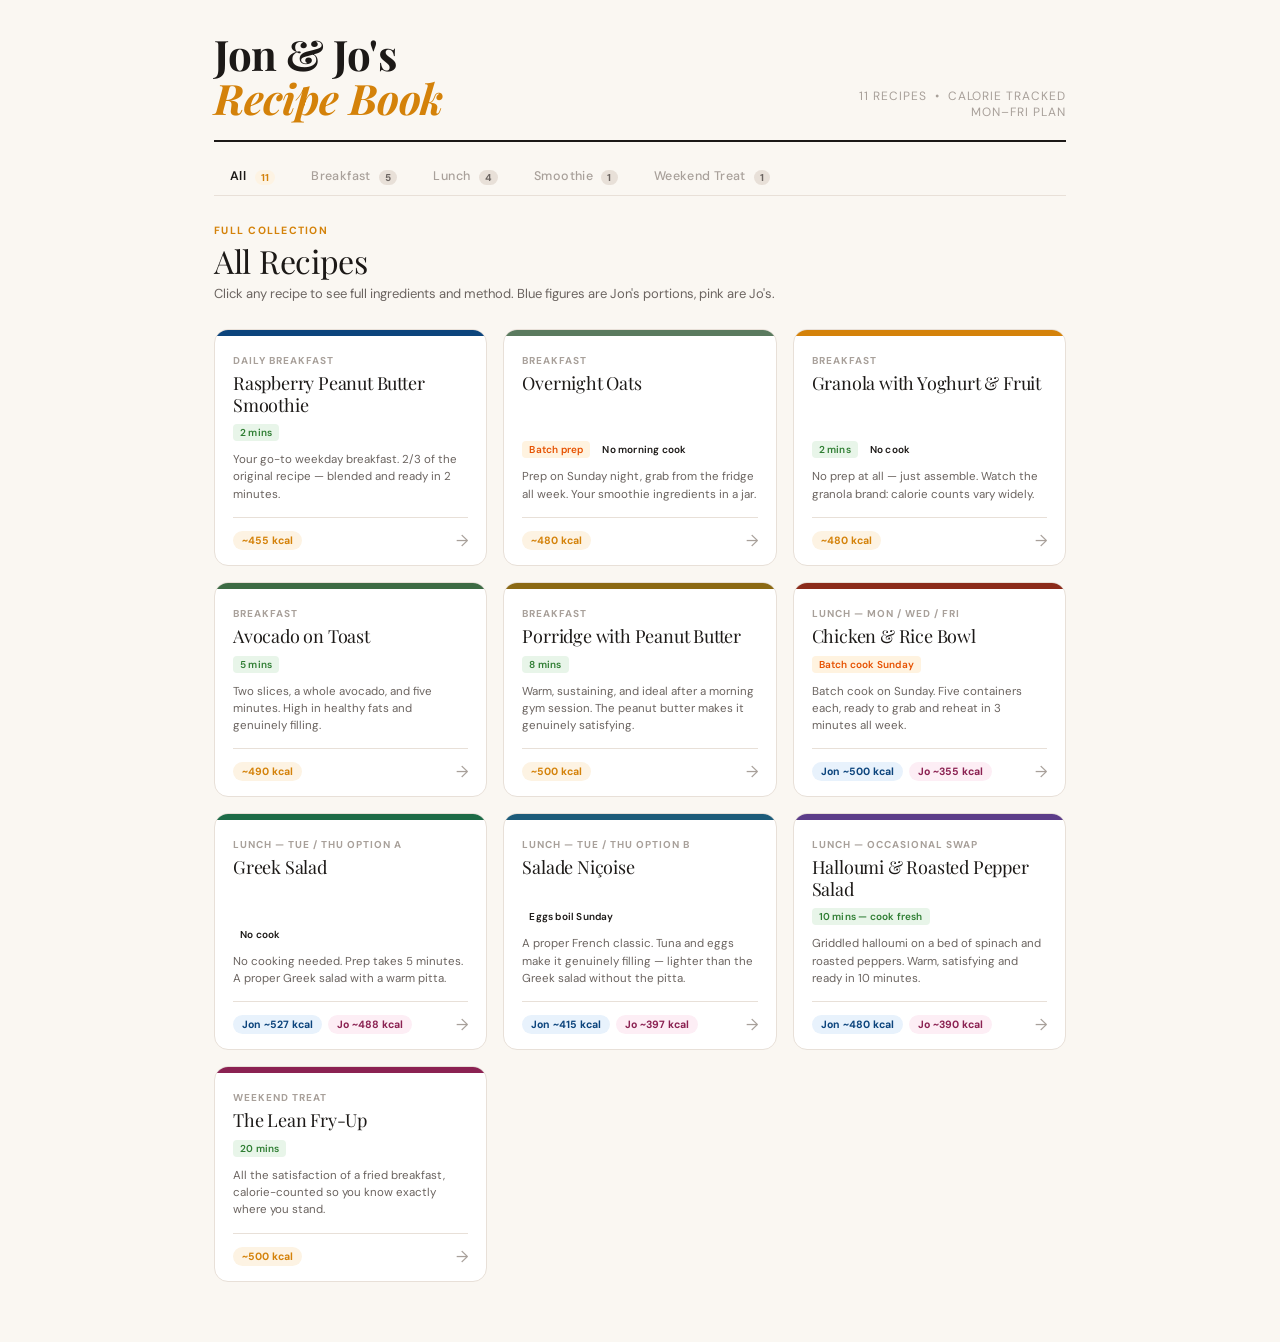
==== index.html @ dac17461 "Rename recipe_book.html to index.html" ====
<!DOCTYPE html>
<html lang="en">
<head>
<meta charset="UTF-8">
<meta name="viewport" content="width=device-width, initial-scale=1.0">
<title>Jon & Jo's Recipe Book</title>
<link href="https://fonts.googleapis.com/css2?family=Playfair+Display:ital,wght@0,400;0,600;1,400&family=DM+Sans:wght@300;400;500;600&display=swap" rel="stylesheet">
<style>
/* ── TOKENS ──────────────────────────────────────────────────── */
:root {
  --page:    #FAF7F2;
  --ink:     #1C1917;
  --mid:     #6B6460;
  --light:   #A8A09A;
  --rule:    #E8E0D8;
  --accent:  #D4820A;
  --accent-bg: #FDF3E3;
  --sage:    #5A7A5E;
  --sage-bg: #EBF3EC;
  --card-bg: #FFFFFF;
  --overlay: rgba(28,25,23,0.55);
  --drawer-w: 480px;
}

/* ── RESET ───────────────────────────────────────────────────── */
*, *::before, *::after { box-sizing: border-box; margin: 0; padding: 0; }
html { scroll-behavior: smooth; }
body {
  font-family: 'DM Sans', sans-serif;
  background: var(--page);
  color: var(--ink);
  min-height: 100vh;
}

/* ── MASTHEAD ─────────────────────────────────────────────────── */
.masthead {
  padding: 32px 24px 0;
  max-width: 900px;
  margin: 0 auto;
}
.masthead-inner {
  border-bottom: 2px solid var(--ink);
  padding-bottom: 20px;
  display: flex;
  justify-content: space-between;
  align-items: flex-end;
  flex-wrap: wrap;
  gap: 8px;
}
.masthead h1 {
  font-family: 'Playfair Display', serif;
  font-size: clamp(28px, 5vw, 42px);
  letter-spacing: -0.5px;
  line-height: 1.05;
}
.masthead h1 em {
  font-style: italic;
  color: var(--accent);
}
.masthead-sub {
  font-size: 12px;
  color: var(--light);
  letter-spacing: 0.08em;
  text-transform: uppercase;
  text-align: right;
}

/* ── TABS ─────────────────────────────────────────────────────── */
.tabs-wrap {
  max-width: 900px;
  margin: 0 auto;
  padding: 0 24px;
  position: sticky;
  top: 0;
  z-index: 10;
  background: var(--page);
  padding-top: 16px;
  padding-bottom: 0;
}
.tabs {
  display: flex;
  gap: 4px;
  border-bottom: 1.5px solid var(--rule);
  overflow-x: auto;
  scrollbar-width: none;
}
.tabs::-webkit-scrollbar { display: none; }
.tab-btn {
  font-family: 'DM Sans', sans-serif;
  font-size: 12.5px;
  font-weight: 500;
  color: var(--light);
  background: none;
  border: none;
  cursor: pointer;
  padding: 10px 16px;
  white-space: nowrap;
  border-bottom: 2.5px solid transparent;
  margin-bottom: -1.5px;
  transition: color 0.2s, border-color 0.2s;
  letter-spacing: 0.03em;
}
.tab-btn:hover { color: var(--ink); }
.tab-btn.active {
  color: var(--ink);
  border-bottom-color: var(--accent);
  font-weight: 600;
}
.tab-count {
  display: inline-flex;
  align-items: center;
  justify-content: center;
  background: var(--rule);
  color: var(--mid);
  font-size: 10px;
  font-weight: 700;
  border-radius: 10px;
  padding: 1px 6px;
  margin-left: 5px;
  vertical-align: middle;
  transition: background 0.2s, color 0.2s;
}
.tab-btn.active .tab-count {
  background: var(--accent-bg);
  color: var(--accent);
}

/* ── PAGES ─────────────────────────────────────────────────────── */
.page {
  display: none;
  max-width: 900px;
  margin: 0 auto;
  padding: 28px 24px 60px;
}
.page.active { display: block; }

.page-header {
  margin-bottom: 24px;
}
.page-eyebrow {
  font-size: 10.5px;
  font-weight: 700;
  letter-spacing: 0.12em;
  text-transform: uppercase;
  color: var(--accent);
  margin-bottom: 6px;
}
.page-title {
  font-family: 'Playfair Display', serif;
  font-size: clamp(22px, 4vw, 32px);
  line-height: 1.1;
  letter-spacing: -0.3px;
}
.page-desc {
  font-size: 13px;
  color: var(--mid);
  margin-top: 6px;
  line-height: 1.6;
}

/* ── RECIPE GRID ──────────────────────────────────────────────── */
.recipe-grid {
  display: grid;
  grid-template-columns: repeat(auto-fill, minmax(240px, 1fr));
  gap: 16px;
}

/* ── RECIPE CARD ──────────────────────────────────────────────── */
.recipe-card {
  background: var(--card-bg);
  border: 1px solid var(--rule);
  border-radius: 14px;
  overflow: hidden;
  cursor: pointer;
  transition: box-shadow 0.2s, transform 0.2s;
  display: flex;
  flex-direction: column;
}
.recipe-card:hover {
  box-shadow: 0 8px 32px rgba(28,25,23,0.10);
  transform: translateY(-2px);
}
.card-colour {
  height: 6px;
}
.card-body { padding: 18px 18px 14px; flex: 1; display: flex; flex-direction: column; }
.card-category {
  font-size: 10px;
  font-weight: 700;
  letter-spacing: 0.1em;
  text-transform: uppercase;
  color: var(--light);
  margin-bottom: 6px;
}
.card-title {
  font-family: 'Playfair Display', serif;
  font-size: 18px;
  line-height: 1.2;
  letter-spacing: -0.2px;
  margin-bottom: 8px;
  flex: 1;
}
.card-desc {
  font-size: 11.5px;
  color: var(--mid);
  line-height: 1.5;
  margin-bottom: 14px;
}
.card-footer {
  display: flex;
  justify-content: space-between;
  align-items: center;
  border-top: 1px solid var(--rule);
  padding-top: 12px;
  margin-top: auto;
}
.kcal-pills { display: flex; gap: 6px; }
.kcal-pill {
  font-size: 10.5px;
  font-weight: 700;
  padding: 3px 9px;
  border-radius: 20px;
}
.kcal-pill.jon { background: #E8F2FC; color: #0C447C; }
.kcal-pill.jo  { background: #FDEEF5; color: #8B2252; }
.kcal-pill.both { background: var(--accent-bg); color: var(--accent); }
.card-arrow {
  font-size: 16px;
  color: var(--light);
  transition: color 0.2s, transform 0.2s;
}
.recipe-card:hover .card-arrow { color: var(--accent); transform: translateX(3px); }

/* ── PREP BADGES ──────────────────────────────────────────────── */
.card-badges { display: flex; gap: 5px; margin-bottom: 10px; flex-wrap: wrap; }
.badge {
  font-size: 10px;
  font-weight: 600;
  padding: 2px 7px;
  border-radius: 4px;
  letter-spacing: 0.02em;
}
.badge-prep  { background: var(--sage-bg); color: var(--sage); }
.badge-batch { background: #FFF3E0; color: #E65100; }
.badge-quick { background: #E8F5E9; color: #2E7D32; }
.badge-nocook{ background: var(--rule); color: var(--mid); }

/* ── DRAWER ───────────────────────────────────────────────────── */
.overlay {
  display: none;
  position: fixed;
  inset: 0;
  background: var(--overlay);
  z-index: 100;
  opacity: 0;
  transition: opacity 0.3s;
}
.overlay.open { display: block; opacity: 1; }

.drawer {
  position: fixed;
  top: 0;
  right: 0;
  width: min(var(--drawer-w), 100vw);
  height: 100vh;
  background: var(--page);
  z-index: 101;
  transform: translateX(100%);
  transition: transform 0.35s cubic-bezier(0.32,0,0.15,1);
  overflow-y: auto;
  display: flex;
  flex-direction: column;
}
.drawer.open { transform: translateX(0); }

.drawer-header {
  position: sticky;
  top: 0;
  background: var(--page);
  padding: 20px 24px 16px;
  border-bottom: 1px solid var(--rule);
  display: flex;
  justify-content: space-between;
  align-items: flex-start;
  gap: 12px;
  z-index: 1;
}
.drawer-close {
  background: var(--rule);
  border: none;
  border-radius: 50%;
  width: 32px;
  height: 32px;
  font-size: 18px;
  cursor: pointer;
  display: flex;
  align-items: center;
  justify-content: center;
  color: var(--mid);
  flex-shrink: 0;
  transition: background 0.2s;
}
.drawer-close:hover { background: var(--ink); color: white; }
.drawer-eyebrow {
  font-size: 10px;
  font-weight: 700;
  letter-spacing: 0.1em;
  text-transform: uppercase;
  color: var(--accent);
  margin-bottom: 4px;
}
.drawer-title {
  font-family: 'Playfair Display', serif;
  font-size: 24px;
  line-height: 1.1;
  letter-spacing: -0.3px;
}

.drawer-body { padding: 24px; flex: 1; }

.drawer-desc {
  font-size: 13px;
  color: var(--mid);
  line-height: 1.6;
  margin-bottom: 20px;
  font-style: italic;
}

.drawer-kcal {
  display: flex;
  gap: 8px;
  margin-bottom: 24px;
  flex-wrap: wrap;
}
.drawer-kcal-block {
  flex: 1;
  min-width: 100px;
  padding: 10px 14px;
  border-radius: 10px;
  text-align: center;
}
.drawer-kcal-block .dkb-name { font-size: 10px; font-weight: 700; letter-spacing: 0.06em; text-transform: uppercase; display: block; margin-bottom: 3px; }
.drawer-kcal-block .dkb-val  { font-size: 20px; font-weight: 600; display: block; }
.dkb-jon { background: #E8F2FC; }
.dkb-jon .dkb-name { color: #0C447C; }
.dkb-jon .dkb-val  { color: #0C447C; }
.dkb-jo  { background: #FDEEF5; }
.dkb-jo  .dkb-name { color: #8B2252; }
.dkb-jo  .dkb-val  { color: #8B2252; }
.dkb-both { background: var(--accent-bg); }
.dkb-both .dkb-name { color: var(--accent); }
.dkb-both .dkb-val  { color: var(--accent); }

.drawer-section-title {
  font-size: 10.5px;
  font-weight: 700;
  letter-spacing: 0.1em;
  text-transform: uppercase;
  color: var(--light);
  margin-bottom: 12px;
  padding-bottom: 6px;
  border-bottom: 1px solid var(--rule);
}

/* Ingredients table */
.ing-table { width: 100%; border-collapse: collapse; margin-bottom: 24px; }
.ing-table tr { border-bottom: 1px solid var(--rule); }
.ing-table tr:last-child { border-bottom: none; }
.ing-table td { padding: 6px 4px; font-size: 12px; vertical-align: top; }
.ing-table .td-name { color: var(--ink); font-weight: 500; width: 44%; }
.ing-table .td-note { color: var(--light); font-size: 11px; width: 22%; }
.ing-table .td-jon  { color: #0C447C; font-weight: 600; text-align: right; width: 17%; }
.ing-table .td-jo   { color: #8B2252; font-weight: 600; text-align: right; width: 17%; }
.ing-table thead td {
  font-size: 10px;
  font-weight: 700;
  letter-spacing: 0.06em;
  text-transform: uppercase;
  color: var(--light);
  padding-bottom: 8px;
}
.ing-same { font-size: 10px; color: var(--sage); font-weight: 600; }

/* Steps */
.steps { list-style: none; margin-bottom: 24px; }
.steps li {
  display: flex;
  gap: 12px;
  padding: 8px 0;
  border-bottom: 1px solid var(--rule);
  font-size: 12.5px;
  line-height: 1.5;
  color: var(--ink);
}
.steps li:last-child { border-bottom: none; }
.step-num {
  font-size: 10px;
  font-weight: 700;
  color: white;
  background: var(--ink);
  border-radius: 50%;
  min-width: 20px;
  height: 20px;
  display: flex;
  align-items: center;
  justify-content: center;
  flex-shrink: 0;
  margin-top: 2px;
}

/* Tip box */
.tip-box {
  background: var(--accent-bg);
  border-left: 3px solid var(--accent);
  border-radius: 0 8px 8px 0;
  padding: 10px 14px;
  font-size: 12px;
  color: var(--mid);
  line-height: 1.5;
  margin-bottom: 20px;
}
.tip-box strong { color: var(--ink); }

/* Dressing box */
.dressing-box {
  background: var(--sage-bg);
  border-radius: 8px;
  padding: 12px 14px;
  font-size: 12px;
  color: var(--mid);
  line-height: 1.6;
  margin-bottom: 20px;
}
.dressing-box strong { color: var(--sage); font-size: 10px; letter-spacing: 0.08em; text-transform: uppercase; display: block; margin-bottom: 4px; }

/* ── RESPONSIVE ───────────────────────────────────────────────── */
@media (max-width: 600px) {
  .masthead, .tabs-wrap, .page { padding-left: 16px; padding-right: 16px; }
  .recipe-grid { grid-template-columns: 1fr; }
  .drawer-body { padding: 16px; }
}
@media (prefers-reduced-motion: reduce) {
  .drawer, .overlay, .recipe-card { transition: none; }
}
@media print {
  .tabs-wrap, .drawer, .overlay { display: none; }
  .page { display: block !important; padding: 0; }
}
</style>
</head>
<body>

<!-- MASTHEAD -->
<div class="masthead">
  <div class="masthead-inner">
    <h1>Jon &amp; Jo's<br><em>Recipe Book</em></h1>
    <div class="masthead-sub">11 recipes &nbsp;•&nbsp; Calorie tracked<br>Mon–Fri plan</div>
  </div>
</div>

<!-- TABS -->
<div class="tabs-wrap">
  <div class="tabs" role="tablist">
    <button class="tab-btn active" onclick="showTab('all')"    role="tab">All <span class="tab-count">11</span></button>
    <button class="tab-btn"        onclick="showTab('breakfast')" role="tab">Breakfast <span class="tab-count">5</span></button>
    <button class="tab-btn"        onclick="showTab('lunch')"  role="tab">Lunch <span class="tab-count">4</span></button>
    <button class="tab-btn"        onclick="showTab('smoothie')" role="tab">Smoothie <span class="tab-count">1</span></button>
    <button class="tab-btn"        onclick="showTab('treat')"  role="tab">Weekend Treat <span class="tab-count">1</span></button>
  </div>
</div>

<!-- ── PAGE: ALL ─────────────────────────────────────────────── -->
<div class="page active" id="page-all">
  <div class="page-header">
    <div class="page-eyebrow">Full collection</div>
    <div class="page-title">All Recipes</div>
    <div class="page-desc">Click any recipe to see full ingredients and method. Blue figures are Jon's portions, pink are Jo's.</div>
  </div>
  <div class="recipe-grid" id="grid-all"></div>
</div>

<!-- ── PAGE: BREAKFAST ───────────────────────────────────────── -->
<div class="page" id="page-breakfast">
  <div class="page-header">
    <div class="page-eyebrow">Morning meals</div>
    <div class="page-title">Breakfasts</div>
    <div class="page-desc">All around 480–500 kcal. Simple, repeatable, and quick to prepare before work.</div>
  </div>
  <div class="recipe-grid" id="grid-breakfast"></div>
</div>

<!-- ── PAGE: LUNCH ───────────────────────────────────────────── -->
<div class="page" id="page-lunch">
  <div class="page-header">
    <div class="page-eyebrow">Midday meals</div>
    <div class="page-title">Lunches</div>
    <div class="page-desc">Rotating across the week. Jon and Jo have different portion sizes — portions are shown separately on each recipe.</div>
  </div>
  <div class="recipe-grid" id="grid-lunch"></div>
</div>

<!-- ── PAGE: SMOOTHIE ────────────────────────────────────────── -->
<div class="page" id="page-smoothie">
  <div class="page-header">
    <div class="page-eyebrow">Daily drink</div>
    <div class="page-title">Smoothie</div>
    <div class="page-desc">Your everyday breakfast. 2/3 of the original recipe — same for both Jon and Jo.</div>
  </div>
  <div class="recipe-grid" id="grid-smoothie"></div>
</div>

<!-- ── PAGE: TREAT ───────────────────────────────────────────── -->
<div class="page" id="page-treat">
  <div class="page-header">
    <div class="page-eyebrow">Weekend treat</div>
    <div class="page-title">Weekend Treat</div>
    <div class="page-desc">For when you want something more indulgent. Still calorie-tracked so you know where you stand.</div>
  </div>
  <div class="recipe-grid" id="grid-treat"></div>
</div>

<!-- ── DRAWER ────────────────────────────────────────────────── -->
<div class="overlay" id="overlay" onclick="closeDrawer()"></div>
<div class="drawer" id="drawer" role="dialog" aria-modal="true" aria-label="Recipe detail">
  <div class="drawer-header">
    <div>
      <div class="drawer-eyebrow" id="d-eyebrow"></div>
      <div class="drawer-title"   id="d-title"></div>
    </div>
    <button class="drawer-close" onclick="closeDrawer()" aria-label="Close">✕</button>
  </div>
  <div class="drawer-body" id="d-body"></div>
</div>

<script>
/* ── RECIPE DATA ─────────────────────────────────────────────── */
const recipes = [

  /* 1 */
  {
    id: 'smoothie',
    category: 'smoothie',
    colour: '#0C447C',
    title: 'Raspberry Peanut Butter Smoothie',
    subtitle: 'Daily breakfast',
    desc: 'Your go-to weekday breakfast. 2/3 of the original recipe — blended and ready in 2 minutes.',
    badges: ['badge-quick'],
    badgeLabels: ['2 mins'],
    kcal: { both: '~455 kcal' },
    ingredients: [
      { name: 'Almond milk, unsweetened', note: '',         jon: '140ml',  jo: null },
      { name: 'Raspberries, fresh/frozen', note: '',        jon: '70g',    jo: null },
      { name: 'Rolled oats',              note: '',         jon: '20g',    jo: null },
      { name: 'Greek yoghurt',            note: 'low-fat',  jon: '87g',    jo: null },
      { name: 'Vanilla protein powder',   note: '',         jon: '27g',    jo: null },
      { name: 'Peanut butter',            note: '',         jon: '20g',    jo: null },
      { name: 'Ice',                      note: 'optional', jon: 'handful',jo: null },
    ],
    steps: [
      'Add all ingredients to a blender.',
      'Blend on high for 30–45 seconds until completely smooth.',
      'Taste — add a little honey if you want more sweetness.',
      'Pour and drink immediately, or seal in a flask for up to 4 hours.',
    ],
    tip: '<strong>Running low on protein powder?</strong> Add an extra teaspoon of peanut butter per 5g of powder you\'re short to keep the calories roughly the same.',
  },

  /* 2 */
  {
    id: 'overnight-oats',
    category: 'breakfast',
    colour: '#5A7A5E',
    title: 'Overnight Oats',
    subtitle: 'Breakfast',
    desc: 'Prep on Sunday night, grab from the fridge all week. Your smoothie ingredients in a jar.',
    badges: ['badge-batch','badge-nocock'],
    badgeLabels: ['Batch prep', 'No morning cook'],
    kcal: { both: '~480 kcal' },
    ingredients: [
      { name: 'Rolled oats',           note: '',          jon: '60g',    jo: null },
      { name: 'Almond milk',           note: 'unsweetened',jon: '150ml', jo: null },
      { name: 'Greek yoghurt',         note: 'low-fat',   jon: '100g',   jo: null },
      { name: 'Peanut butter',         note: '',          jon: '1 tbsp', jo: null },
      { name: 'Mixed berries',         note: 'fresh/frozen',jon: 'handful',jo: null },
      { name: 'Honey',                 note: 'optional',  jon: 'drizzle',jo: null },
    ],
    steps: [
      'Combine oats, almond milk and yoghurt in a jar or container. Stir well.',
      'Swirl the peanut butter in — don\'t mix fully, you want a ripple effect.',
      'Seal and refrigerate overnight (or up to 3 days).',
      'In the morning, top with berries and a drizzle of honey. Eat cold.',
    ],
    tip: '<strong>Batch tip:</strong> Make 5 jars on Sunday evening. They keep well in the fridge until Friday.',
  },

  /* 3 */
  {
    id: 'granola',
    category: 'breakfast',
    colour: '#D4820A',
    title: 'Granola with Yoghurt & Fruit',
    subtitle: 'Breakfast',
    desc: 'No prep at all — just assemble. Watch the granola brand: calorie counts vary widely.',
    badges: ['badge-quick','badge-nocock'],
    badgeLabels: ['2 mins', 'No cook'],
    kcal: { both: '~480 kcal' },
    ingredients: [
      { name: 'Granola',         note: 'good quality',  jon: '60g',  jo: null },
      { name: 'Greek yoghurt',   note: 'low-fat',       jon: '200g', jo: null },
      { name: 'Mixed berries',   note: 'fresh/frozen',  jon: '100g', jo: null },
    ],
    steps: [
      'Spoon Greek yoghurt into a bowl.',
      'Add berries on top.',
      'Sprinkle granola over just before eating — keeps it crunchy.',
    ],
    tip: '<strong>Granola warning:</strong> Check the label before buying. Some granola runs to 480+ kcal per 100g. Aim for under 420 kcal/100g and measure to 60g.',
  },

  /* 4 */
  {
    id: 'avocado-toast',
    category: 'breakfast',
    colour: '#3D6B44',
    title: 'Avocado on Toast',
    subtitle: 'Breakfast',
    desc: 'Two slices, a whole avocado, and five minutes. High in healthy fats and genuinely filling.',
    badges: ['badge-quick'],
    badgeLabels: ['5 mins'],
    kcal: { both: '~490 kcal' },
    ingredients: [
      { name: 'Wholegrain bread',   note: '2 slices',    jon: '2 slices', jo: null },
      { name: 'Ripe avocado',       note: 'whole',       jon: '150g',     jo: null },
      { name: 'Lemon juice',        note: '',            jon: 'squeeze',  jo: null },
      { name: 'Chilli flakes',      note: 'optional',    jon: 'pinch',    jo: null },
      { name: 'Salt & pepper',      note: '',            jon: 'to taste', jo: null },
    ],
    steps: [
      'Toast the bread to your liking.',
      'Halve and stone the avocado. Scoop flesh into a bowl.',
      'Add lemon juice, salt and pepper. Mash with a fork — keep it chunky.',
      'Spread generously over toast. Finish with chilli flakes.',
    ],
    tip: '<strong>Ripe avocado test:</strong> Gently press the skin near the stem — it should give slightly. A hard avocado needs 1–2 days on the windowsill.',
  },

  /* 5 */
  {
    id: 'porridge',
    category: 'breakfast',
    colour: '#8B6914',
    title: 'Porridge with Peanut Butter',
    subtitle: 'Breakfast',
    desc: 'Warm, sustaining, and ideal after a morning gym session. The peanut butter makes it genuinely satisfying.',
    badges: ['badge-quick'],
    badgeLabels: ['8 mins'],
    kcal: { both: '~500 kcal' },
    ingredients: [
      { name: 'Rolled oats',         note: '',              jon: '70g',    jo: null },
      { name: 'Semi-skimmed milk',   note: 'or almond milk',jon: '300ml',  jo: null },
      { name: 'Peanut butter',       note: '',              jon: '1 tbsp', jo: null },
      { name: 'Banana',              note: 'sliced',        jon: '½',      jo: null },
      { name: 'Honey',               note: 'optional',      jon: 'drizzle',jo: null },
    ],
    steps: [
      'Combine oats and milk in a saucepan over medium heat.',
      'Stir constantly for 4–5 minutes until thick and creamy.',
      'Remove from heat. Stir in peanut butter until melted through.',
      'Pour into a bowl. Top with sliced banana and a drizzle of honey.',
    ],
    tip: '<strong>Microwave version:</strong> Oats + milk in a deep bowl, 2.5 mins on high, stir halfway. Stir in peanut butter afterwards.',
  },

  /* 6 */
  {
    id: 'chicken-rice',
    category: 'lunch',
    colour: '#8B2B1A',
    title: 'Chicken & Rice Bowl',
    subtitle: 'Lunch — Mon / Wed / Fri',
    desc: 'Batch cook on Sunday. Five containers each, ready to grab and reheat in 3 minutes all week.',
    badges: ['badge-batch'],
    badgeLabels: ['Batch cook Sunday'],
    kcal: { jon: '~500 kcal', jo: '~355 kcal' },
    ingredients: [
      { name: 'Chicken breast, cooked',         note: '',          jon: '150g',       jo: '100g' },
      { name: 'Basmati rice, cooked',           note: '',          jon: '150g',       jo: '100g' },
      { name: 'Baby spinach',                   note: '',          jon: 'large handful',jo: null },
      { name: 'Cherry tomatoes',                note: '',          jon: '80g',        jo: null },
      { name: 'Cucumber, sliced',               note: '',          jon: '60g',        jo: null },
      { name: 'Greek yoghurt',                  note: 'dressing',  jon: '1 tbsp',     jo: null },
      { name: 'Lemon juice',                    note: '',          jon: 'squeeze',    jo: null },
    ],
    steps: [
      'Season chicken with salt, pepper and garlic powder. Bake at 200°C for 22–25 mins or pan fry. Rest then slice.',
      'Cook rice, drain and cool completely before portioning.',
      'Divide into labelled containers — Jon\'s are bigger. Add veg on the day to avoid sogginess.',
      'Mix yoghurt and lemon juice in a small pot separately. Add at lunchtime.',
    ],
    tip: '<strong>Label your containers.</strong> Jon\'s portions are noticeably larger — worth marking them on Sunday.',
  },

  /* 7 */
  {
    id: 'greek-salad',
    category: 'lunch',
    colour: '#1D6B47',
    title: 'Greek Salad',
    subtitle: 'Lunch — Tue / Thu option A',
    desc: 'No cooking needed. Prep takes 5 minutes. A proper Greek salad with a warm pitta.',
    badges: ['badge-nocock'],
    badgeLabels: ['No cook'],
    kcal: { jon: '~527 kcal', jo: '~488 kcal' },
    ingredients: [
      { name: 'Feta cheese, cubed',      note: '',           jon: '75g',  jo: '60g' },
      { name: 'Kalamata olives',         note: '',           jon: '40g',  jo: '30g' },
      { name: 'Olive oil',               note: '',           jon: '1 tsp',jo: '½ tsp' },
      { name: 'Cucumber',                note: 'chunks',     jon: '100g', jo: null },
      { name: 'Cherry tomatoes, halved', note: '',           jon: '100g', jo: null },
      { name: 'Red onion, thin sliced',  note: '',           jon: '30g',  jo: null },
      { name: 'Green pepper, sliced',    note: '',           jon: '60g',  jo: null },
      { name: 'Wholegrain pitta',        note: 'small',      jon: '1',    jo: null },
      { name: 'Dried oregano',           note: '',           jon: 'to taste',jo: null },
      { name: 'Lemon juice',             note: '',           jon: 'squeeze',jo: null },
    ],
    steps: [
      'Chop cucumber into chunks, halve the tomatoes, slice onion and pepper thinly.',
      'Arrange all veg in a bowl or container.',
      'Add cubed feta and olives on top.',
      'Drizzle with olive oil and lemon juice. Season with oregano, salt and pepper.',
      'Serve with a warm wholegrain pitta.',
    ],
    tip: '<strong>No-pitta option:</strong> Skip the pitta to save ~140 kcal — brings Jon to ~387 kcal and Jo to ~348 kcal, leaving more room for the evening meal.',
  },

  /* 8 */
  {
    id: 'nicoise',
    category: 'lunch',
    colour: '#1D5C7A',
    title: 'Salade Niçoise',
    subtitle: 'Lunch — Tue / Thu option B',
    desc: 'A proper French classic. Tuna and eggs make it genuinely filling — lighter than the Greek salad without the pitta.',
    badges: ['badge-nocock'],
    badgeLabels: ['Eggs boil Sunday'],
    kcal: { jon: '~415 kcal', jo: '~397 kcal' },
    ingredients: [
      { name: 'Tuna in spring water',    note: 'drained',     jon: '145g tin', jo: null },
      { name: 'Boiled eggs, halved',     note: '8 min boil',  jon: '2',        jo: null },
      { name: 'Green beans, blanched',   note: '3–4 mins',    jon: '100g',     jo: null },
      { name: 'Cherry tomatoes, halved', note: '',            jon: '100g',     jo: null },
      { name: 'Little gem / mixed leaves',note: '',           jon: 'generous', jo: null },
      { name: 'Kalamata olives',         note: '',            jon: '30g',      jo: null },
      { name: 'Cucumber or radishes',    note: '',            jon: '60g',      jo: null },
      { name: 'Red onion, thin sliced',  note: '',            jon: '20g',      jo: null },
    ],
    steps: [
      'Boil eggs for 8 minutes for a just-set yolk. Cool in cold water, peel and halve.',
      'Blanch green beans in boiling water for 3–4 mins. Drain and run under cold water.',
      'Make the dressing: whisk together olive oil, red wine vinegar, Dijon mustard, crushed garlic, salt and pepper.',
      'Arrange leaves on a plate. Add beans, tomatoes, cucumber and onion.',
      'Top with flaked tuna, egg halves and olives. Drizzle with dressing.',
    ],
    dressing: '1 tsp olive oil  •  1 tsp red wine vinegar  •  ½ tsp Dijon mustard  •  1 small garlic clove, crushed  •  salt & pepper',
    tip: '<strong>Batch tip:</strong> Boil a full batch of eggs on Sunday — they keep unpeeled in the fridge for 5 days. Add a small pitta for ~+140 kcal if needed.',
  },

  /* 9 */
  {
    id: 'halloumi',
    category: 'lunch',
    colour: '#5C3D89',
    title: 'Halloumi & Roasted Pepper Salad',
    subtitle: 'Lunch — occasional swap',
    desc: 'Griddled halloumi on a bed of spinach and roasted peppers. Warm, satisfying and ready in 10 minutes.',
    badges: ['badge-quick'],
    badgeLabels: ['10 mins — cook fresh'],
    kcal: { jon: '~480 kcal', jo: '~390 kcal' },
    ingredients: [
      { name: 'Halloumi',              note: 'sliced 1cm',  jon: '80g',   jo: '65g' },
      { name: 'Roasted peppers (jar)', note: 'drained',     jon: '80g',   jo: null },
      { name: 'Baby spinach',          note: '',            jon: 'generous',jo: null },
      { name: 'Kalamata olives',       note: '',            jon: '30g',   jo: null },
      { name: 'Lemon juice',           note: '',            jon: 'squeeze',jo: null },
      { name: 'Olive oil spray',       note: 'for griddle', jon: 'spray', jo: null },
    ],
    steps: [
      'Pat halloumi slices dry with kitchen paper.',
      'Heat a non-stick griddle or frying pan over high heat. Spray lightly with olive oil.',
      'Griddle halloumi 1.5–2 mins each side until golden and charred. Do not move it while cooking.',
      'Arrange spinach and roasted peppers on a plate. Add olives.',
      'Lay hot halloumi on top. Squeeze over lemon juice and serve immediately.',
    ],
    tip: '<strong>Don\'t fry in oil</strong> — halloumi absorbs it instantly and the calories rocket. A dry or lightly sprayed pan gives a better crust anyway.',
  },

  /* 10 — Fried Breakfast */
  {
    id: 'fried-breakfast',
    category: 'treat',
    colour: '#8B2252',
    title: 'The Lean Fry-Up',
    subtitle: 'Weekend treat',
    desc: 'All the satisfaction of a fried breakfast, calorie-counted so you know exactly where you stand.',
    badges: ['badge-quick'],
    badgeLabels: ['20 mins'],
    kcal: { both: '~500 kcal' },
    ingredients: [
      { name: 'Back bacon',              note: 'fat trimmed',   jon: '2 rashers', jo: null },
      { name: 'Eggs',                    note: 'fried — spray', jon: '2',         jo: null },
      { name: 'Reduced fat sausages',    note: 'grilled',       jon: '2',         jo: null },
      { name: 'Tomato, halved',          note: 'grilled',       jon: '1 large',   jo: null },
      { name: 'Baked beans',             note: '',              jon: '80g',       jo: null },
      { name: 'Olive oil spray',         note: 'eggs only',     jon: 'spray',     jo: null },
    ],
    steps: [
      'Grill sausages and halved tomato under a medium-high grill for 12–15 mins, turning sausages halfway.',
      'Grill bacon for 3–4 mins each side until cooked through.',
      'Spray a non-stick pan with olive oil. Fry eggs over medium heat to your liking.',
      'Warm baked beans in a small saucepan or microwave.',
      'Plate everything up and serve immediately.',
    ],
    tip: '<strong>Swap one sausage for mushrooms</strong> (~10 kcal per 80g) to drop to ~470 kcal and free up room for a small slice of wholegrain toast (~80 kcal).',
  },

];

/* ── RENDER ──────────────────────────────────────────────────── */
function badgeHTML(badges, labels) {
  return badges.map((cls, i) => `<span class="badge ${cls}">${labels[i]}</span>`).join('');
}

function kcalPills(kcal) {
  if (kcal.both) return `<span class="kcal-pill both">${kcal.both}</span>`;
  let out = '';
  if (kcal.jon) out += `<span class="kcal-pill jon">Jon ${kcal.jon}</span>`;
  if (kcal.jo)  out += `<span class="kcal-pill jo">Jo ${kcal.jo}</span>`;
  return out;
}

function kcalBlocks(kcal) {
  if (kcal.both) return `<div class="drawer-kcal-block dkb-both"><span class="dkb-name">Both</span><span class="dkb-val">${kcal.both}</span></div>`;
  let out = '';
  if (kcal.jon) out += `<div class="drawer-kcal-block dkb-jon"><span class="dkb-name">Jon</span><span class="dkb-val">${kcal.jon}</span></div>`;
  if (kcal.jo)  out += `<div class="drawer-kcal-block dkb-jo"><span class="dkb-name">Jo</span><span class="dkb-val">${kcal.jo}</span></div>`;
  return out;
}

function buildCard(r) {
  return `
    <div class="recipe-card" onclick="openDrawer('${r.id}')">
      <div class="card-colour" style="background:${r.colour}"></div>
      <div class="card-body">
        <div class="card-category">${r.subtitle}</div>
        <div class="card-title">${r.title}</div>
        <div class="card-badges">${badgeHTML(r.badges, r.badgeLabels)}</div>
        <div class="card-desc">${r.desc}</div>
        <div class="card-footer">
          <div class="kcal-pills">${kcalPills(r.kcal)}</div>
          <div class="card-arrow">→</div>
        </div>
      </div>
    </div>`;
}

function buildIngTable(ings) {
  const hasJo = ings.some(i => i.jo !== null);
  let html = `<table class="ing-table"><thead><tr>
    <td class="td-name">Ingredient</td>
    <td class="td-note">Note</td>
    <td class="td-jon">${hasJo ? 'Jon' : 'Amount'}</td>
    ${hasJo ? '<td class="td-jo">Jo</td>' : ''}
  </tr></thead><tbody>`;
  ings.forEach(i => {
    const joCell = hasJo ? (i.jo ? `<td class="td-jo">${i.jo}</td>` : `<td class="td-jo"><span class="ing-same">same</span></td>`) : '';
    html += `<tr>
      <td class="td-name">${i.name}</td>
      <td class="td-note">${i.note}</td>
      <td class="td-jon">${i.jon}</td>
      ${joCell}
    </tr>`;
  });
  return html + '</tbody></table>';
}

function buildSteps(steps) {
  return '<ol class="steps">' + steps.map(s => `<li><span class="step-num"></span>${s}</li>`).join('') + '</ol>';
}

// Number the step nums
function numberSteps(el) {
  el.querySelectorAll('.step-num').forEach((n,i) => n.textContent = i+1);
}

// Populate grids
const grids = { all: [], breakfast: [], lunch: [], smoothie: [], treat: [] };
recipes.forEach(r => {
  const card = buildCard(r);
  grids.all.push(card);
  grids[r.category].push(card);
});

Object.keys(grids).forEach(key => {
  const el = document.getElementById('grid-' + key);
  if (el) el.innerHTML = grids[key].join('');
});

/* ── TABS ────────────────────────────────────────────────────── */
function showTab(id) {
  document.querySelectorAll('.page').forEach(p => p.classList.remove('active'));
  document.querySelectorAll('.tab-btn').forEach(b => b.classList.remove('active'));
  document.getElementById('page-' + id).classList.add('active');
  event.currentTarget.classList.add('active');
  window.scrollTo({ top: 0, behavior: 'smooth' });
}

/* ── DRAWER ──────────────────────────────────────────────────── */
function openDrawer(id) {
  const r = recipes.find(x => x.id === id);
  if (!r) return;
  document.getElementById('d-eyebrow').textContent = r.subtitle;
  document.getElementById('d-title').textContent = r.title;

  let body = `
    <div class="drawer-desc">${r.desc}</div>
    <div class="drawer-kcal">${kcalBlocks(r.kcal)}</div>
    <div class="drawer-section-title">Ingredients</div>
    ${buildIngTable(r.ingredients)}
    ${r.dressing ? `<div class="dressing-box"><strong>Dressing</strong>${r.dressing}</div>` : ''}
    <div class="drawer-section-title">Method</div>
    ${buildSteps(r.steps)}
    ${r.tip ? `<div class="tip-box">${r.tip}</div>` : ''}
  `;
  const bodyEl = document.getElementById('d-body');
  bodyEl.innerHTML = body;
  numberSteps(bodyEl);

  document.getElementById('overlay').classList.add('open');
  document.getElementById('drawer').classList.add('open');
  document.body.style.overflow = 'hidden';
}

function closeDrawer() {
  document.getElementById('overlay').classList.remove('open');
  document.getElementById('drawer').classList.remove('open');
  document.body.style.overflow = '';
}

document.addEventListener('keydown', e => { if (e.key === 'Escape') closeDrawer(); });
</script>
</body>
</html>
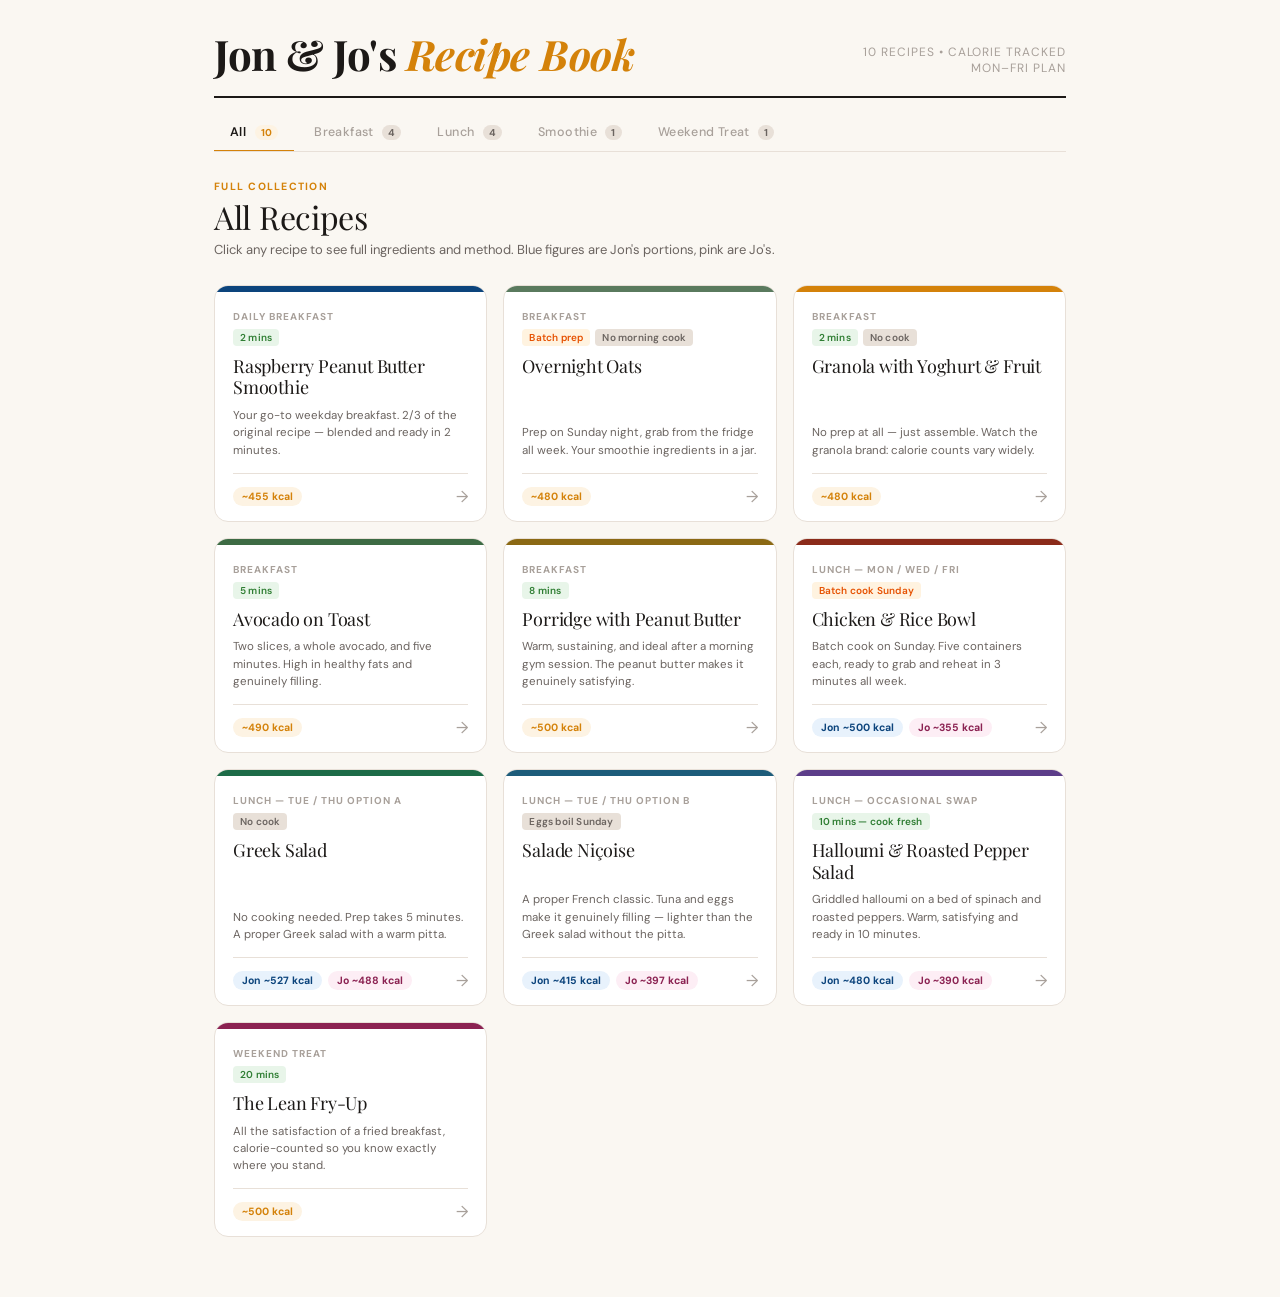
==== commit 4f201cb9: "Add files via upload" ====
--- a/index.html
+++ b/index.html
@@ -3,950 +3,36 @@
 <head>
 <meta charset="UTF-8">
 <meta name="viewport" content="width=device-width, initial-scale=1.0">
-<title>Jon & Jo's Recipe Book</title>
-<link href="https://fonts.googleapis.com/css2?family=Playfair+Display:ital,wght@0,400;0,600;1,400&family=DM+Sans:wght@300;400;500;600&display=swap" rel="stylesheet">
-<style>
-/* ── TOKENS ──────────────────────────────────────────────────── */
-:root {
-  --page:    #FAF7F2;
-  --ink:     #1C1917;
-  --mid:     #6B6460;
-  --light:   #A8A09A;
-  --rule:    #E8E0D8;
-  --accent:  #D4820A;
-  --accent-bg: #FDF3E3;
-  --sage:    #5A7A5E;
-  --sage-bg: #EBF3EC;
-  --card-bg: #FFFFFF;
-  --overlay: rgba(28,25,23,0.55);
-  --drawer-w: 480px;
-}
-
-/* ── RESET ───────────────────────────────────────────────────── */
-*, *::before, *::after { box-sizing: border-box; margin: 0; padding: 0; }
-html { scroll-behavior: smooth; }
-body {
-  font-family: 'DM Sans', sans-serif;
-  background: var(--page);
-  color: var(--ink);
-  min-height: 100vh;
-}
-
-/* ── MASTHEAD ─────────────────────────────────────────────────── */
-.masthead {
-  padding: 32px 24px 0;
-  max-width: 900px;
-  margin: 0 auto;
-}
-.masthead-inner {
-  border-bottom: 2px solid var(--ink);
-  padding-bottom: 20px;
-  display: flex;
-  justify-content: space-between;
-  align-items: flex-end;
-  flex-wrap: wrap;
-  gap: 8px;
-}
-.masthead h1 {
-  font-family: 'Playfair Display', serif;
-  font-size: clamp(28px, 5vw, 42px);
-  letter-spacing: -0.5px;
-  line-height: 1.05;
-}
-.masthead h1 em {
-  font-style: italic;
-  color: var(--accent);
-}
-.masthead-sub {
-  font-size: 12px;
-  color: var(--light);
-  letter-spacing: 0.08em;
-  text-transform: uppercase;
-  text-align: right;
-}
-
-/* ── TABS ─────────────────────────────────────────────────────── */
-.tabs-wrap {
-  max-width: 900px;
-  margin: 0 auto;
-  padding: 0 24px;
-  position: sticky;
-  top: 0;
-  z-index: 10;
-  background: var(--page);
-  padding-top: 16px;
-  padding-bottom: 0;
-}
-.tabs {
-  display: flex;
-  gap: 4px;
-  border-bottom: 1.5px solid var(--rule);
-  overflow-x: auto;
-  scrollbar-width: none;
-}
-.tabs::-webkit-scrollbar { display: none; }
-.tab-btn {
-  font-family: 'DM Sans', sans-serif;
-  font-size: 12.5px;
-  font-weight: 500;
-  color: var(--light);
-  background: none;
-  border: none;
-  cursor: pointer;
-  padding: 10px 16px;
-  white-space: nowrap;
-  border-bottom: 2.5px solid transparent;
-  margin-bottom: -1.5px;
-  transition: color 0.2s, border-color 0.2s;
-  letter-spacing: 0.03em;
-}
-.tab-btn:hover { color: var(--ink); }
-.tab-btn.active {
-  color: var(--ink);
-  border-bottom-color: var(--accent);
-  font-weight: 600;
-}
-.tab-count {
-  display: inline-flex;
-  align-items: center;
-  justify-content: center;
-  background: var(--rule);
-  color: var(--mid);
-  font-size: 10px;
-  font-weight: 700;
-  border-radius: 10px;
-  padding: 1px 6px;
-  margin-left: 5px;
-  vertical-align: middle;
-  transition: background 0.2s, color 0.2s;
-}
-.tab-btn.active .tab-count {
-  background: var(--accent-bg);
-  color: var(--accent);
-}
-
-/* ── PAGES ─────────────────────────────────────────────────────── */
-.page {
-  display: none;
-  max-width: 900px;
-  margin: 0 auto;
-  padding: 28px 24px 60px;
-}
-.page.active { display: block; }
-
-.page-header {
-  margin-bottom: 24px;
-}
-.page-eyebrow {
-  font-size: 10.5px;
-  font-weight: 700;
-  letter-spacing: 0.12em;
-  text-transform: uppercase;
-  color: var(--accent);
-  margin-bottom: 6px;
-}
-.page-title {
-  font-family: 'Playfair Display', serif;
-  font-size: clamp(22px, 4vw, 32px);
-  line-height: 1.1;
-  letter-spacing: -0.3px;
-}
-.page-desc {
-  font-size: 13px;
-  color: var(--mid);
-  margin-top: 6px;
-  line-height: 1.6;
-}
-
-/* ── RECIPE GRID ──────────────────────────────────────────────── */
-.recipe-grid {
-  display: grid;
-  grid-template-columns: repeat(auto-fill, minmax(240px, 1fr));
-  gap: 16px;
-}
-
-/* ── RECIPE CARD ──────────────────────────────────────────────── */
-.recipe-card {
-  background: var(--card-bg);
-  border: 1px solid var(--rule);
-  border-radius: 14px;
-  overflow: hidden;
-  cursor: pointer;
-  transition: box-shadow 0.2s, transform 0.2s;
-  display: flex;
-  flex-direction: column;
-}
-.recipe-card:hover {
-  box-shadow: 0 8px 32px rgba(28,25,23,0.10);
-  transform: translateY(-2px);
-}
-.card-colour {
-  height: 6px;
-}
-.card-body { padding: 18px 18px 14px; flex: 1; display: flex; flex-direction: column; }
-.card-category {
-  font-size: 10px;
-  font-weight: 700;
-  letter-spacing: 0.1em;
-  text-transform: uppercase;
-  color: var(--light);
-  margin-bottom: 6px;
-}
-.card-title {
-  font-family: 'Playfair Display', serif;
-  font-size: 18px;
-  line-height: 1.2;
-  letter-spacing: -0.2px;
-  margin-bottom: 8px;
-  flex: 1;
-}
-.card-desc {
-  font-size: 11.5px;
-  color: var(--mid);
-  line-height: 1.5;
-  margin-bottom: 14px;
-}
-.card-footer {
-  display: flex;
-  justify-content: space-between;
-  align-items: center;
-  border-top: 1px solid var(--rule);
-  padding-top: 12px;
-  margin-top: auto;
-}
-.kcal-pills { display: flex; gap: 6px; }
-.kcal-pill {
-  font-size: 10.5px;
-  font-weight: 700;
-  padding: 3px 9px;
-  border-radius: 20px;
-}
-.kcal-pill.jon { background: #E8F2FC; color: #0C447C; }
-.kcal-pill.jo  { background: #FDEEF5; color: #8B2252; }
-.kcal-pill.both { background: var(--accent-bg); color: var(--accent); }
-.card-arrow {
-  font-size: 16px;
-  color: var(--light);
-  transition: color 0.2s, transform 0.2s;
-}
-.recipe-card:hover .card-arrow { color: var(--accent); transform: translateX(3px); }
-
-/* ── PREP BADGES ──────────────────────────────────────────────── */
-.card-badges { display: flex; gap: 5px; margin-bottom: 10px; flex-wrap: wrap; }
-.badge {
-  font-size: 10px;
-  font-weight: 600;
-  padding: 2px 7px;
-  border-radius: 4px;
-  letter-spacing: 0.02em;
-}
-.badge-prep  { background: var(--sage-bg); color: var(--sage); }
-.badge-batch { background: #FFF3E0; color: #E65100; }
-.badge-quick { background: #E8F5E9; color: #2E7D32; }
-.badge-nocook{ background: var(--rule); color: var(--mid); }
-
-/* ── DRAWER ───────────────────────────────────────────────────── */
-.overlay {
-  display: none;
-  position: fixed;
-  inset: 0;
-  background: var(--overlay);
-  z-index: 100;
-  opacity: 0;
-  transition: opacity 0.3s;
-}
-.overlay.open { display: block; opacity: 1; }
-
-.drawer {
-  position: fixed;
-  top: 0;
-  right: 0;
-  width: min(var(--drawer-w), 100vw);
-  height: 100vh;
-  background: var(--page);
-  z-index: 101;
-  transform: translateX(100%);
-  transition: transform 0.35s cubic-bezier(0.32,0,0.15,1);
-  overflow-y: auto;
-  display: flex;
-  flex-direction: column;
-}
-.drawer.open { transform: translateX(0); }
-
-.drawer-header {
-  position: sticky;
-  top: 0;
-  background: var(--page);
-  padding: 20px 24px 16px;
-  border-bottom: 1px solid var(--rule);
-  display: flex;
-  justify-content: space-between;
-  align-items: flex-start;
-  gap: 12px;
-  z-index: 1;
-}
-.drawer-close {
-  background: var(--rule);
-  border: none;
-  border-radius: 50%;
-  width: 32px;
-  height: 32px;
-  font-size: 18px;
-  cursor: pointer;
-  display: flex;
-  align-items: center;
-  justify-content: center;
-  color: var(--mid);
-  flex-shrink: 0;
-  transition: background 0.2s;
-}
-.drawer-close:hover { background: var(--ink); color: white; }
-.drawer-eyebrow {
-  font-size: 10px;
-  font-weight: 700;
-  letter-spacing: 0.1em;
-  text-transform: uppercase;
-  color: var(--accent);
-  margin-bottom: 4px;
-}
-.drawer-title {
-  font-family: 'Playfair Display', serif;
-  font-size: 24px;
-  line-height: 1.1;
-  letter-spacing: -0.3px;
-}
-
-.drawer-body { padding: 24px; flex: 1; }
-
-.drawer-desc {
-  font-size: 13px;
-  color: var(--mid);
-  line-height: 1.6;
-  margin-bottom: 20px;
-  font-style: italic;
-}
-
-.drawer-kcal {
-  display: flex;
-  gap: 8px;
-  margin-bottom: 24px;
-  flex-wrap: wrap;
-}
-.drawer-kcal-block {
-  flex: 1;
-  min-width: 100px;
-  padding: 10px 14px;
-  border-radius: 10px;
-  text-align: center;
-}
-.drawer-kcal-block .dkb-name { font-size: 10px; font-weight: 700; letter-spacing: 0.06em; text-transform: uppercase; display: block; margin-bottom: 3px; }
-.drawer-kcal-block .dkb-val  { font-size: 20px; font-weight: 600; display: block; }
-.dkb-jon { background: #E8F2FC; }
-.dkb-jon .dkb-name { color: #0C447C; }
-.dkb-jon .dkb-val  { color: #0C447C; }
-.dkb-jo  { background: #FDEEF5; }
-.dkb-jo  .dkb-name { color: #8B2252; }
-.dkb-jo  .dkb-val  { color: #8B2252; }
-.dkb-both { background: var(--accent-bg); }
-.dkb-both .dkb-name { color: var(--accent); }
-.dkb-both .dkb-val  { color: var(--accent); }
-
-.drawer-section-title {
-  font-size: 10.5px;
-  font-weight: 700;
-  letter-spacing: 0.1em;
-  text-transform: uppercase;
-  color: var(--light);
-  margin-bottom: 12px;
-  padding-bottom: 6px;
-  border-bottom: 1px solid var(--rule);
-}
-
-/* Ingredients table */
-.ing-table { width: 100%; border-collapse: collapse; margin-bottom: 24px; }
-.ing-table tr { border-bottom: 1px solid var(--rule); }
-.ing-table tr:last-child { border-bottom: none; }
-.ing-table td { padding: 6px 4px; font-size: 12px; vertical-align: top; }
-.ing-table .td-name { color: var(--ink); font-weight: 500; width: 44%; }
-.ing-table .td-note { color: var(--light); font-size: 11px; width: 22%; }
-.ing-table .td-jon  { color: #0C447C; font-weight: 600; text-align: right; width: 17%; }
-.ing-table .td-jo   { color: #8B2252; font-weight: 600; text-align: right; width: 17%; }
-.ing-table thead td {
-  font-size: 10px;
-  font-weight: 700;
-  letter-spacing: 0.06em;
-  text-transform: uppercase;
-  color: var(--light);
-  padding-bottom: 8px;
-}
-.ing-same { font-size: 10px; color: var(--sage); font-weight: 600; }
-
-/* Steps */
-.steps { list-style: none; margin-bottom: 24px; }
-.steps li {
-  display: flex;
-  gap: 12px;
-  padding: 8px 0;
-  border-bottom: 1px solid var(--rule);
-  font-size: 12.5px;
-  line-height: 1.5;
-  color: var(--ink);
-}
-.steps li:last-child { border-bottom: none; }
-.step-num {
-  font-size: 10px;
-  font-weight: 700;
-  color: white;
-  background: var(--ink);
-  border-radius: 50%;
-  min-width: 20px;
-  height: 20px;
-  display: flex;
-  align-items: center;
-  justify-content: center;
-  flex-shrink: 0;
-  margin-top: 2px;
-}
-
-/* Tip box */
-.tip-box {
-  background: var(--accent-bg);
-  border-left: 3px solid var(--accent);
-  border-radius: 0 8px 8px 0;
-  padding: 10px 14px;
-  font-size: 12px;
-  color: var(--mid);
-  line-height: 1.5;
-  margin-bottom: 20px;
-}
-.tip-box strong { color: var(--ink); }
-
-/* Dressing box */
-.dressing-box {
-  background: var(--sage-bg);
-  border-radius: 8px;
-  padding: 12px 14px;
-  font-size: 12px;
-  color: var(--mid);
-  line-height: 1.6;
-  margin-bottom: 20px;
-}
-.dressing-box strong { color: var(--sage); font-size: 10px; letter-spacing: 0.08em; text-transform: uppercase; display: block; margin-bottom: 4px; }
-
-/* ── RESPONSIVE ───────────────────────────────────────────────── */
-@media (max-width: 600px) {
-  .masthead, .tabs-wrap, .page { padding-left: 16px; padding-right: 16px; }
-  .recipe-grid { grid-template-columns: 1fr; }
-  .drawer-body { padding: 16px; }
-}
-@media (prefers-reduced-motion: reduce) {
-  .drawer, .overlay, .recipe-card { transition: none; }
-}
-@media print {
-  .tabs-wrap, .drawer, .overlay { display: none; }
-  .page { display: block !important; padding: 0; }
-}
-</style>
+<title>Jon &amp; Jo's Recipe Book</title>
+<link rel="preconnect" href="https://fonts.googleapis.com">
+<link rel="preconnect" href="https://fonts.gstatic.com" crossorigin>
+<link href="https://fonts.googleapis.com/css2?family=Playfair+Display:ital,wght@0,600;0,700;1,600&family=DM+Sans:wght@400;500;600;700&display=swap" rel="stylesheet">
+<link rel="stylesheet" href="style.css">
 </head>
 <body>
 
-<!-- MASTHEAD -->
-<div class="masthead">
+<header class="masthead">
   <div class="masthead-inner">
-    <h1>Jon &amp; Jo's<br><em>Recipe Book</em></h1>
-    <div class="masthead-sub">11 recipes &nbsp;•&nbsp; Calorie tracked<br>Mon–Fri plan</div>
+    <h1>Jon &amp; Jo's <em>Recipe Book</em></h1>
+    <div class="masthead-sub"><span id="recipe-count"></span> • Calorie tracked<br>Mon–Fri plan</div>
   </div>
+</header>
+
+<nav class="tabs-wrap">
+  <div class="tabs" id="tabs"></div>
+</nav>
+
+<main id="pages"></main>
+
+<div class="overlay"></div>
+<div class="drawer">
+  <div class="drawer-header">
+    <div id="drawer-heading"></div>
+    <button class="drawer-close" aria-label="Close">✕</button>
+  </div>
+  <div class="drawer-body" id="drawer-body"></div>
 </div>
 
-<!-- TABS -->
-<div class="tabs-wrap">
-  <div class="tabs" role="tablist">
-    <button class="tab-btn active" onclick="showTab('all')"    role="tab">All <span class="tab-count">11</span></button>
-    <button class="tab-btn"        onclick="showTab('breakfast')" role="tab">Breakfast <span class="tab-count">5</span></button>
-    <button class="tab-btn"        onclick="showTab('lunch')"  role="tab">Lunch <span class="tab-count">4</span></button>
-    <button class="tab-btn"        onclick="showTab('smoothie')" role="tab">Smoothie <span class="tab-count">1</span></button>
-    <button class="tab-btn"        onclick="showTab('treat')"  role="tab">Weekend Treat <span class="tab-count">1</span></button>
-  </div>
-</div>
-
-<!-- ── PAGE: ALL ─────────────────────────────────────────────── -->
-<div class="page active" id="page-all">
-  <div class="page-header">
-    <div class="page-eyebrow">Full collection</div>
-    <div class="page-title">All Recipes</div>
-    <div class="page-desc">Click any recipe to see full ingredients and method. Blue figures are Jon's portions, pink are Jo's.</div>
-  </div>
-  <div class="recipe-grid" id="grid-all"></div>
-</div>
-
-<!-- ── PAGE: BREAKFAST ───────────────────────────────────────── -->
-<div class="page" id="page-breakfast">
-  <div class="page-header">
-    <div class="page-eyebrow">Morning meals</div>
-    <div class="page-title">Breakfasts</div>
-    <div class="page-desc">All around 480–500 kcal. Simple, repeatable, and quick to prepare before work.</div>
-  </div>
-  <div class="recipe-grid" id="grid-breakfast"></div>
-</div>
-
-<!-- ── PAGE: LUNCH ───────────────────────────────────────────── -->
-<div class="page" id="page-lunch">
-  <div class="page-header">
-    <div class="page-eyebrow">Midday meals</div>
-    <div class="page-title">Lunches</div>
-    <div class="page-desc">Rotating across the week. Jon and Jo have different portion sizes — portions are shown separately on each recipe.</div>
-  </div>
-  <div class="recipe-grid" id="grid-lunch"></div>
-</div>
-
-<!-- ── PAGE: SMOOTHIE ────────────────────────────────────────── -->
-<div class="page" id="page-smoothie">
-  <div class="page-header">
-    <div class="page-eyebrow">Daily drink</div>
-    <div class="page-title">Smoothie</div>
-    <div class="page-desc">Your everyday breakfast. 2/3 of the original recipe — same for both Jon and Jo.</div>
-  </div>
-  <div class="recipe-grid" id="grid-smoothie"></div>
-</div>
-
-<!-- ── PAGE: TREAT ───────────────────────────────────────────── -->
-<div class="page" id="page-treat">
-  <div class="page-header">
-    <div class="page-eyebrow">Weekend treat</div>
-    <div class="page-title">Weekend Treat</div>
-    <div class="page-desc">For when you want something more indulgent. Still calorie-tracked so you know where you stand.</div>
-  </div>
-  <div class="recipe-grid" id="grid-treat"></div>
-</div>
-
-<!-- ── DRAWER ────────────────────────────────────────────────── -->
-<div class="overlay" id="overlay" onclick="closeDrawer()"></div>
-<div class="drawer" id="drawer" role="dialog" aria-modal="true" aria-label="Recipe detail">
-  <div class="drawer-header">
-    <div>
-      <div class="drawer-eyebrow" id="d-eyebrow"></div>
-      <div class="drawer-title"   id="d-title"></div>
-    </div>
-    <button class="drawer-close" onclick="closeDrawer()" aria-label="Close">✕</button>
-  </div>
-  <div class="drawer-body" id="d-body"></div>
-</div>
-
-<script>
-/* ── RECIPE DATA ─────────────────────────────────────────────── */
-const recipes = [
-
-  /* 1 */
-  {
-    id: 'smoothie',
-    category: 'smoothie',
-    colour: '#0C447C',
-    title: 'Raspberry Peanut Butter Smoothie',
-    subtitle: 'Daily breakfast',
-    desc: 'Your go-to weekday breakfast. 2/3 of the original recipe — blended and ready in 2 minutes.',
-    badges: ['badge-quick'],
-    badgeLabels: ['2 mins'],
-    kcal: { both: '~455 kcal' },
-    ingredients: [
-      { name: 'Almond milk, unsweetened', note: '',         jon: '140ml',  jo: null },
-      { name: 'Raspberries, fresh/frozen', note: '',        jon: '70g',    jo: null },
-      { name: 'Rolled oats',              note: '',         jon: '20g',    jo: null },
-      { name: 'Greek yoghurt',            note: 'low-fat',  jon: '87g',    jo: null },
-      { name: 'Vanilla protein powder',   note: '',         jon: '27g',    jo: null },
-      { name: 'Peanut butter',            note: '',         jon: '20g',    jo: null },
-      { name: 'Ice',                      note: 'optional', jon: 'handful',jo: null },
-    ],
-    steps: [
-      'Add all ingredients to a blender.',
-      'Blend on high for 30–45 seconds until completely smooth.',
-      'Taste — add a little honey if you want more sweetness.',
-      'Pour and drink immediately, or seal in a flask for up to 4 hours.',
-    ],
-    tip: '<strong>Running low on protein powder?</strong> Add an extra teaspoon of peanut butter per 5g of powder you\'re short to keep the calories roughly the same.',
-  },
-
-  /* 2 */
-  {
-    id: 'overnight-oats',
-    category: 'breakfast',
-    colour: '#5A7A5E',
-    title: 'Overnight Oats',
-    subtitle: 'Breakfast',
-    desc: 'Prep on Sunday night, grab from the fridge all week. Your smoothie ingredients in a jar.',
-    badges: ['badge-batch','badge-nocock'],
-    badgeLabels: ['Batch prep', 'No morning cook'],
-    kcal: { both: '~480 kcal' },
-    ingredients: [
-      { name: 'Rolled oats',           note: '',          jon: '60g',    jo: null },
-      { name: 'Almond milk',           note: 'unsweetened',jon: '150ml', jo: null },
-      { name: 'Greek yoghurt',         note: 'low-fat',   jon: '100g',   jo: null },
-      { name: 'Peanut butter',         note: '',          jon: '1 tbsp', jo: null },
-      { name: 'Mixed berries',         note: 'fresh/frozen',jon: 'handful',jo: null },
-      { name: 'Honey',                 note: 'optional',  jon: 'drizzle',jo: null },
-    ],
-    steps: [
-      'Combine oats, almond milk and yoghurt in a jar or container. Stir well.',
-      'Swirl the peanut butter in — don\'t mix fully, you want a ripple effect.',
-      'Seal and refrigerate overnight (or up to 3 days).',
-      'In the morning, top with berries and a drizzle of honey. Eat cold.',
-    ],
-    tip: '<strong>Batch tip:</strong> Make 5 jars on Sunday evening. They keep well in the fridge until Friday.',
-  },
-
-  /* 3 */
-  {
-    id: 'granola',
-    category: 'breakfast',
-    colour: '#D4820A',
-    title: 'Granola with Yoghurt & Fruit',
-    subtitle: 'Breakfast',
-    desc: 'No prep at all — just assemble. Watch the granola brand: calorie counts vary widely.',
-    badges: ['badge-quick','badge-nocock'],
-    badgeLabels: ['2 mins', 'No cook'],
-    kcal: { both: '~480 kcal' },
-    ingredients: [
-      { name: 'Granola',         note: 'good quality',  jon: '60g',  jo: null },
-      { name: 'Greek yoghurt',   note: 'low-fat',       jon: '200g', jo: null },
-      { name: 'Mixed berries',   note: 'fresh/frozen',  jon: '100g', jo: null },
-    ],
-    steps: [
-      'Spoon Greek yoghurt into a bowl.',
-      'Add berries on top.',
-      'Sprinkle granola over just before eating — keeps it crunchy.',
-    ],
-    tip: '<strong>Granola warning:</strong> Check the label before buying. Some granola runs to 480+ kcal per 100g. Aim for under 420 kcal/100g and measure to 60g.',
-  },
-
-  /* 4 */
-  {
-    id: 'avocado-toast',
-    category: 'breakfast',
-    colour: '#3D6B44',
-    title: 'Avocado on Toast',
-    subtitle: 'Breakfast',
-    desc: 'Two slices, a whole avocado, and five minutes. High in healthy fats and genuinely filling.',
-    badges: ['badge-quick'],
-    badgeLabels: ['5 mins'],
-    kcal: { both: '~490 kcal' },
-    ingredients: [
-      { name: 'Wholegrain bread',   note: '2 slices',    jon: '2 slices', jo: null },
-      { name: 'Ripe avocado',       note: 'whole',       jon: '150g',     jo: null },
-      { name: 'Lemon juice',        note: '',            jon: 'squeeze',  jo: null },
-      { name: 'Chilli flakes',      note: 'optional',    jon: 'pinch',    jo: null },
-      { name: 'Salt & pepper',      note: '',            jon: 'to taste', jo: null },
-    ],
-    steps: [
-      'Toast the bread to your liking.',
-      'Halve and stone the avocado. Scoop flesh into a bowl.',
-      'Add lemon juice, salt and pepper. Mash with a fork — keep it chunky.',
-      'Spread generously over toast. Finish with chilli flakes.',
-    ],
-    tip: '<strong>Ripe avocado test:</strong> Gently press the skin near the stem — it should give slightly. A hard avocado needs 1–2 days on the windowsill.',
-  },
-
-  /* 5 */
-  {
-    id: 'porridge',
-    category: 'breakfast',
-    colour: '#8B6914',
-    title: 'Porridge with Peanut Butter',
-    subtitle: 'Breakfast',
-    desc: 'Warm, sustaining, and ideal after a morning gym session. The peanut butter makes it genuinely satisfying.',
-    badges: ['badge-quick'],
-    badgeLabels: ['8 mins'],
-    kcal: { both: '~500 kcal' },
-    ingredients: [
-      { name: 'Rolled oats',         note: '',              jon: '70g',    jo: null },
-      { name: 'Semi-skimmed milk',   note: 'or almond milk',jon: '300ml',  jo: null },
-      { name: 'Peanut butter',       note: '',              jon: '1 tbsp', jo: null },
-      { name: 'Banana',              note: 'sliced',        jon: '½',      jo: null },
-      { name: 'Honey',               note: 'optional',      jon: 'drizzle',jo: null },
-    ],
-    steps: [
-      'Combine oats and milk in a saucepan over medium heat.',
-      'Stir constantly for 4–5 minutes until thick and creamy.',
-      'Remove from heat. Stir in peanut butter until melted through.',
-      'Pour into a bowl. Top with sliced banana and a drizzle of honey.',
-    ],
-    tip: '<strong>Microwave version:</strong> Oats + milk in a deep bowl, 2.5 mins on high, stir halfway. Stir in peanut butter afterwards.',
-  },
-
-  /* 6 */
-  {
-    id: 'chicken-rice',
-    category: 'lunch',
-    colour: '#8B2B1A',
-    title: 'Chicken & Rice Bowl',
-    subtitle: 'Lunch — Mon / Wed / Fri',
-    desc: 'Batch cook on Sunday. Five containers each, ready to grab and reheat in 3 minutes all week.',
-    badges: ['badge-batch'],
-    badgeLabels: ['Batch cook Sunday'],
-    kcal: { jon: '~500 kcal', jo: '~355 kcal' },
-    ingredients: [
-      { name: 'Chicken breast, cooked',         note: '',          jon: '150g',       jo: '100g' },
-      { name: 'Basmati rice, cooked',           note: '',          jon: '150g',       jo: '100g' },
-      { name: 'Baby spinach',                   note: '',          jon: 'large handful',jo: null },
-      { name: 'Cherry tomatoes',                note: '',          jon: '80g',        jo: null },
-      { name: 'Cucumber, sliced',               note: '',          jon: '60g',        jo: null },
-      { name: 'Greek yoghurt',                  note: 'dressing',  jon: '1 tbsp',     jo: null },
-      { name: 'Lemon juice',                    note: '',          jon: 'squeeze',    jo: null },
-    ],
-    steps: [
-      'Season chicken with salt, pepper and garlic powder. Bake at 200°C for 22–25 mins or pan fry. Rest then slice.',
-      'Cook rice, drain and cool completely before portioning.',
-      'Divide into labelled containers — Jon\'s are bigger. Add veg on the day to avoid sogginess.',
-      'Mix yoghurt and lemon juice in a small pot separately. Add at lunchtime.',
-    ],
-    tip: '<strong>Label your containers.</strong> Jon\'s portions are noticeably larger — worth marking them on Sunday.',
-  },
-
-  /* 7 */
-  {
-    id: 'greek-salad',
-    category: 'lunch',
-    colour: '#1D6B47',
-    title: 'Greek Salad',
-    subtitle: 'Lunch — Tue / Thu option A',
-    desc: 'No cooking needed. Prep takes 5 minutes. A proper Greek salad with a warm pitta.',
-    badges: ['badge-nocock'],
-    badgeLabels: ['No cook'],
-    kcal: { jon: '~527 kcal', jo: '~488 kcal' },
-    ingredients: [
-      { name: 'Feta cheese, cubed',      note: '',           jon: '75g',  jo: '60g' },
-      { name: 'Kalamata olives',         note: '',           jon: '40g',  jo: '30g' },
-      { name: 'Olive oil',               note: '',           jon: '1 tsp',jo: '½ tsp' },
-      { name: 'Cucumber',                note: 'chunks',     jon: '100g', jo: null },
-      { name: 'Cherry tomatoes, halved', note: '',           jon: '100g', jo: null },
-      { name: 'Red onion, thin sliced',  note: '',           jon: '30g',  jo: null },
-      { name: 'Green pepper, sliced',    note: '',           jon: '60g',  jo: null },
-      { name: 'Wholegrain pitta',        note: 'small',      jon: '1',    jo: null },
-      { name: 'Dried oregano',           note: '',           jon: 'to taste',jo: null },
-      { name: 'Lemon juice',             note: '',           jon: 'squeeze',jo: null },
-    ],
-    steps: [
-      'Chop cucumber into chunks, halve the tomatoes, slice onion and pepper thinly.',
-      'Arrange all veg in a bowl or container.',
-      'Add cubed feta and olives on top.',
-      'Drizzle with olive oil and lemon juice. Season with oregano, salt and pepper.',
-      'Serve with a warm wholegrain pitta.',
-    ],
-    tip: '<strong>No-pitta option:</strong> Skip the pitta to save ~140 kcal — brings Jon to ~387 kcal and Jo to ~348 kcal, leaving more room for the evening meal.',
-  },
-
-  /* 8 */
-  {
-    id: 'nicoise',
-    category: 'lunch',
-    colour: '#1D5C7A',
-    title: 'Salade Niçoise',
-    subtitle: 'Lunch — Tue / Thu option B',
-    desc: 'A proper French classic. Tuna and eggs make it genuinely filling — lighter than the Greek salad without the pitta.',
-    badges: ['badge-nocock'],
-    badgeLabels: ['Eggs boil Sunday'],
-    kcal: { jon: '~415 kcal', jo: '~397 kcal' },
-    ingredients: [
-      { name: 'Tuna in spring water',    note: 'drained',     jon: '145g tin', jo: null },
-      { name: 'Boiled eggs, halved',     note: '8 min boil',  jon: '2',        jo: null },
-      { name: 'Green beans, blanched',   note: '3–4 mins',    jon: '100g',     jo: null },
-      { name: 'Cherry tomatoes, halved', note: '',            jon: '100g',     jo: null },
-      { name: 'Little gem / mixed leaves',note: '',           jon: 'generous', jo: null },
-      { name: 'Kalamata olives',         note: '',            jon: '30g',      jo: null },
-      { name: 'Cucumber or radishes',    note: '',            jon: '60g',      jo: null },
-      { name: 'Red onion, thin sliced',  note: '',            jon: '20g',      jo: null },
-    ],
-    steps: [
-      'Boil eggs for 8 minutes for a just-set yolk. Cool in cold water, peel and halve.',
-      'Blanch green beans in boiling water for 3–4 mins. Drain and run under cold water.',
-      'Make the dressing: whisk together olive oil, red wine vinegar, Dijon mustard, crushed garlic, salt and pepper.',
-      'Arrange leaves on a plate. Add beans, tomatoes, cucumber and onion.',
-      'Top with flaked tuna, egg halves and olives. Drizzle with dressing.',
-    ],
-    dressing: '1 tsp olive oil  •  1 tsp red wine vinegar  •  ½ tsp Dijon mustard  •  1 small garlic clove, crushed  •  salt & pepper',
-    tip: '<strong>Batch tip:</strong> Boil a full batch of eggs on Sunday — they keep unpeeled in the fridge for 5 days. Add a small pitta for ~+140 kcal if needed.',
-  },
-
-  /* 9 */
-  {
-    id: 'halloumi',
-    category: 'lunch',
-    colour: '#5C3D89',
-    title: 'Halloumi & Roasted Pepper Salad',
-    subtitle: 'Lunch — occasional swap',
-    desc: 'Griddled halloumi on a bed of spinach and roasted peppers. Warm, satisfying and ready in 10 minutes.',
-    badges: ['badge-quick'],
-    badgeLabels: ['10 mins — cook fresh'],
-    kcal: { jon: '~480 kcal', jo: '~390 kcal' },
-    ingredients: [
-      { name: 'Halloumi',              note: 'sliced 1cm',  jon: '80g',   jo: '65g' },
-      { name: 'Roasted peppers (jar)', note: 'drained',     jon: '80g',   jo: null },
-      { name: 'Baby spinach',          note: '',            jon: 'generous',jo: null },
-      { name: 'Kalamata olives',       note: '',            jon: '30g',   jo: null },
-      { name: 'Lemon juice',           note: '',            jon: 'squeeze',jo: null },
-      { name: 'Olive oil spray',       note: 'for griddle', jon: 'spray', jo: null },
-    ],
-    steps: [
-      'Pat halloumi slices dry with kitchen paper.',
-      'Heat a non-stick griddle or frying pan over high heat. Spray lightly with olive oil.',
-      'Griddle halloumi 1.5–2 mins each side until golden and charred. Do not move it while cooking.',
-      'Arrange spinach and roasted peppers on a plate. Add olives.',
-      'Lay hot halloumi on top. Squeeze over lemon juice and serve immediately.',
-    ],
-    tip: '<strong>Don\'t fry in oil</strong> — halloumi absorbs it instantly and the calories rocket. A dry or lightly sprayed pan gives a better crust anyway.',
-  },
-
-  /* 10 — Fried Breakfast */
-  {
-    id: 'fried-breakfast',
-    category: 'treat',
-    colour: '#8B2252',
-    title: 'The Lean Fry-Up',
-    subtitle: 'Weekend treat',
-    desc: 'All the satisfaction of a fried breakfast, calorie-counted so you know exactly where you stand.',
-    badges: ['badge-quick'],
-    badgeLabels: ['20 mins'],
-    kcal: { both: '~500 kcal' },
-    ingredients: [
-      { name: 'Back bacon',              note: 'fat trimmed',   jon: '2 rashers', jo: null },
-      { name: 'Eggs',                    note: 'fried — spray', jon: '2',         jo: null },
-      { name: 'Reduced fat sausages',    note: 'grilled',       jon: '2',         jo: null },
-      { name: 'Tomato, halved',          note: 'grilled',       jon: '1 large',   jo: null },
-      { name: 'Baked beans',             note: '',              jon: '80g',       jo: null },
-      { name: 'Olive oil spray',         note: 'eggs only',     jon: 'spray',     jo: null },
-    ],
-    steps: [
-      'Grill sausages and halved tomato under a medium-high grill for 12–15 mins, turning sausages halfway.',
-      'Grill bacon for 3–4 mins each side until cooked through.',
-      'Spray a non-stick pan with olive oil. Fry eggs over medium heat to your liking.',
-      'Warm baked beans in a small saucepan or microwave.',
-      'Plate everything up and serve immediately.',
-    ],
-    tip: '<strong>Swap one sausage for mushrooms</strong> (~10 kcal per 80g) to drop to ~470 kcal and free up room for a small slice of wholegrain toast (~80 kcal).',
-  },
-
-];
-
-/* ── RENDER ──────────────────────────────────────────────────── */
-function badgeHTML(badges, labels) {
-  return badges.map((cls, i) => `<span class="badge ${cls}">${labels[i]}</span>`).join('');
-}
-
-function kcalPills(kcal) {
-  if (kcal.both) return `<span class="kcal-pill both">${kcal.both}</span>`;
-  let out = '';
-  if (kcal.jon) out += `<span class="kcal-pill jon">Jon ${kcal.jon}</span>`;
-  if (kcal.jo)  out += `<span class="kcal-pill jo">Jo ${kcal.jo}</span>`;
-  return out;
-}
-
-function kcalBlocks(kcal) {
-  if (kcal.both) return `<div class="drawer-kcal-block dkb-both"><span class="dkb-name">Both</span><span class="dkb-val">${kcal.both}</span></div>`;
-  let out = '';
-  if (kcal.jon) out += `<div class="drawer-kcal-block dkb-jon"><span class="dkb-name">Jon</span><span class="dkb-val">${kcal.jon}</span></div>`;
-  if (kcal.jo)  out += `<div class="drawer-kcal-block dkb-jo"><span class="dkb-name">Jo</span><span class="dkb-val">${kcal.jo}</span></div>`;
-  return out;
-}
-
-function buildCard(r) {
-  return `
-    <div class="recipe-card" onclick="openDrawer('${r.id}')">
-      <div class="card-colour" style="background:${r.colour}"></div>
-      <div class="card-body">
-        <div class="card-category">${r.subtitle}</div>
-        <div class="card-title">${r.title}</div>
-        <div class="card-badges">${badgeHTML(r.badges, r.badgeLabels)}</div>
-        <div class="card-desc">${r.desc}</div>
-        <div class="card-footer">
-          <div class="kcal-pills">${kcalPills(r.kcal)}</div>
-          <div class="card-arrow">→</div>
-        </div>
-      </div>
-    </div>`;
-}
-
-function buildIngTable(ings) {
-  const hasJo = ings.some(i => i.jo !== null);
-  let html = `<table class="ing-table"><thead><tr>
-    <td class="td-name">Ingredient</td>
-    <td class="td-note">Note</td>
-    <td class="td-jon">${hasJo ? 'Jon' : 'Amount'}</td>
-    ${hasJo ? '<td class="td-jo">Jo</td>' : ''}
-  </tr></thead><tbody>`;
-  ings.forEach(i => {
-    const joCell = hasJo ? (i.jo ? `<td class="td-jo">${i.jo}</td>` : `<td class="td-jo"><span class="ing-same">same</span></td>`) : '';
-    html += `<tr>
-      <td class="td-name">${i.name}</td>
-      <td class="td-note">${i.note}</td>
-      <td class="td-jon">${i.jon}</td>
-      ${joCell}
-    </tr>`;
-  });
-  return html + '</tbody></table>';
-}
-
-function buildSteps(steps) {
-  return '<ol class="steps">' + steps.map(s => `<li><span class="step-num"></span>${s}</li>`).join('') + '</ol>';
-}
-
-// Number the step nums
-function numberSteps(el) {
-  el.querySelectorAll('.step-num').forEach((n,i) => n.textContent = i+1);
-}
-
-// Populate grids
-const grids = { all: [], breakfast: [], lunch: [], smoothie: [], treat: [] };
-recipes.forEach(r => {
-  const card = buildCard(r);
-  grids.all.push(card);
-  grids[r.category].push(card);
-});
-
-Object.keys(grids).forEach(key => {
-  const el = document.getElementById('grid-' + key);
-  if (el) el.innerHTML = grids[key].join('');
-});
-
-/* ── TABS ────────────────────────────────────────────────────── */
-function showTab(id) {
-  document.querySelectorAll('.page').forEach(p => p.classList.remove('active'));
-  document.querySelectorAll('.tab-btn').forEach(b => b.classList.remove('active'));
-  document.getElementById('page-' + id).classList.add('active');
-  event.currentTarget.classList.add('active');
-  window.scrollTo({ top: 0, behavior: 'smooth' });
-}
-
-/* ── DRAWER ──────────────────────────────────────────────────── */
-function openDrawer(id) {
-  const r = recipes.find(x => x.id === id);
-  if (!r) return;
-  document.getElementById('d-eyebrow').textContent = r.subtitle;
-  document.getElementById('d-title').textContent = r.title;
-
-  let body = `
-    <div class="drawer-desc">${r.desc}</div>
-    <div class="drawer-kcal">${kcalBlocks(r.kcal)}</div>
-    <div class="drawer-section-title">Ingredients</div>
-    ${buildIngTable(r.ingredients)}
-    ${r.dressing ? `<div class="dressing-box"><strong>Dressing</strong>${r.dressing}</div>` : ''}
-    <div class="drawer-section-title">Method</div>
-    ${buildSteps(r.steps)}
-    ${r.tip ? `<div class="tip-box">${r.tip}</div>` : ''}
-  `;
-  const bodyEl = document.getElementById('d-body');
-  bodyEl.innerHTML = body;
-  numberSteps(bodyEl);
-
-  document.getElementById('overlay').classList.add('open');
-  document.getElementById('drawer').classList.add('open');
-  document.body.style.overflow = 'hidden';
-}
-
-function closeDrawer() {
-  document.getElementById('overlay').classList.remove('open');
-  document.getElementById('drawer').classList.remove('open');
-  document.body.style.overflow = '';
-}
-
-document.addEventListener('keydown', e => { if (e.key === 'Escape') closeDrawer(); });
-</script>
+<script src="app.js"></script>
 </body>
 </html>
--- a/style.css
+++ b/style.css
@@ -0,0 +1,441 @@
+
+/* ── TOKENS ──────────────────────────────────────────────────── */
+:root {
+  --page:    #FAF7F2;
+  --ink:     #1C1917;
+  --mid:     #6B6460;
+  --light:   #A8A09A;
+  --rule:    #E8E0D8;
+  --accent:  #D4820A;
+  --accent-bg: #FDF3E3;
+  --sage:    #5A7A5E;
+  --sage-bg: #EBF3EC;
+  --card-bg: #FFFFFF;
+  --overlay: rgba(28,25,23,0.55);
+  --drawer-w: 480px;
+}
+
+/* ── RESET ───────────────────────────────────────────────────── */
+*, *::before, *::after { box-sizing: border-box; margin: 0; padding: 0; }
+html { scroll-behavior: smooth; }
+body {
+  font-family: 'DM Sans', sans-serif;
+  background: var(--page);
+  color: var(--ink);
+  min-height: 100vh;
+}
+
+/* ── MASTHEAD ─────────────────────────────────────────────────── */
+.masthead {
+  padding: 32px 24px 0;
+  max-width: 900px;
+  margin: 0 auto;
+}
+.masthead-inner {
+  border-bottom: 2px solid var(--ink);
+  padding-bottom: 20px;
+  display: flex;
+  justify-content: space-between;
+  align-items: flex-end;
+  flex-wrap: wrap;
+  gap: 8px;
+}
+.masthead h1 {
+  font-family: 'Playfair Display', serif;
+  font-size: clamp(28px, 5vw, 42px);
+  letter-spacing: -0.5px;
+  line-height: 1.05;
+}
+.masthead h1 em {
+  font-style: italic;
+  color: var(--accent);
+}
+.masthead-sub {
+  font-size: 12px;
+  color: var(--light);
+  letter-spacing: 0.08em;
+  text-transform: uppercase;
+  text-align: right;
+}
+
+/* ── TABS ─────────────────────────────────────────────────────── */
+.tabs-wrap {
+  max-width: 900px;
+  margin: 0 auto;
+  padding: 0 24px;
+  position: sticky;
+  top: 0;
+  z-index: 10;
+  background: var(--page);
+  padding-top: 16px;
+  padding-bottom: 0;
+}
+.tabs {
+  display: flex;
+  gap: 4px;
+  border-bottom: 1.5px solid var(--rule);
+  overflow-x: auto;
+  scrollbar-width: none;
+}
+.tabs::-webkit-scrollbar { display: none; }
+.tab-btn {
+  font-family: 'DM Sans', sans-serif;
+  font-size: 12.5px;
+  font-weight: 500;
+  color: var(--light);
+  background: none;
+  border: none;
+  cursor: pointer;
+  padding: 10px 16px;
+  white-space: nowrap;
+  border-bottom: 2.5px solid transparent;
+  margin-bottom: -1.5px;
+  transition: color 0.2s, border-color 0.2s;
+  letter-spacing: 0.03em;
+}
+.tab-btn:hover { color: var(--ink); }
+.tab-btn.active {
+  color: var(--ink);
+  border-bottom-color: var(--accent);
+  font-weight: 600;
+}
+.tab-count {
+  display: inline-flex;
+  align-items: center;
+  justify-content: center;
+  background: var(--rule);
+  color: var(--mid);
+  font-size: 10px;
+  font-weight: 700;
+  border-radius: 10px;
+  padding: 1px 6px;
+  margin-left: 5px;
+  vertical-align: middle;
+  transition: background 0.2s, color 0.2s;
+}
+.tab-btn.active .tab-count {
+  background: var(--accent-bg);
+  color: var(--accent);
+}
+
+/* ── PAGES ─────────────────────────────────────────────────────── */
+.page {
+  display: none;
+  max-width: 900px;
+  margin: 0 auto;
+  padding: 28px 24px 60px;
+}
+.page.active { display: block; }
+
+.page-header {
+  margin-bottom: 24px;
+}
+.page-eyebrow {
+  font-size: 10.5px;
+  font-weight: 700;
+  letter-spacing: 0.12em;
+  text-transform: uppercase;
+  color: var(--accent);
+  margin-bottom: 6px;
+}
+.page-title {
+  font-family: 'Playfair Display', serif;
+  font-size: clamp(22px, 4vw, 32px);
+  line-height: 1.1;
+  letter-spacing: -0.3px;
+}
+.page-desc {
+  font-size: 13px;
+  color: var(--mid);
+  margin-top: 6px;
+  line-height: 1.6;
+}
+
+/* ── RECIPE GRID ──────────────────────────────────────────────── */
+.recipe-grid {
+  display: grid;
+  grid-template-columns: repeat(auto-fill, minmax(240px, 1fr));
+  gap: 16px;
+}
+
+/* ── RECIPE CARD ──────────────────────────────────────────────── */
+.recipe-card {
+  background: var(--card-bg);
+  border: 1px solid var(--rule);
+  border-radius: 14px;
+  overflow: hidden;
+  cursor: pointer;
+  transition: box-shadow 0.2s, transform 0.2s;
+  display: flex;
+  flex-direction: column;
+}
+.recipe-card:hover {
+  box-shadow: 0 8px 32px rgba(28,25,23,0.10);
+  transform: translateY(-2px);
+}
+.card-colour {
+  height: 6px;
+}
+.card-body { padding: 18px 18px 14px; flex: 1; display: flex; flex-direction: column; }
+.card-category {
+  font-size: 10px;
+  font-weight: 700;
+  letter-spacing: 0.1em;
+  text-transform: uppercase;
+  color: var(--light);
+  margin-bottom: 6px;
+}
+.card-title {
+  font-family: 'Playfair Display', serif;
+  font-size: 18px;
+  line-height: 1.2;
+  letter-spacing: -0.2px;
+  margin-bottom: 8px;
+  flex: 1;
+}
+.card-desc {
+  font-size: 11.5px;
+  color: var(--mid);
+  line-height: 1.5;
+  margin-bottom: 14px;
+}
+.card-footer {
+  display: flex;
+  justify-content: space-between;
+  align-items: center;
+  border-top: 1px solid var(--rule);
+  padding-top: 12px;
+  margin-top: auto;
+}
+.kcal-pills { display: flex; gap: 6px; }
+.kcal-pill {
+  font-size: 10.5px;
+  font-weight: 700;
+  padding: 3px 9px;
+  border-radius: 20px;
+}
+.kcal-pill.jon { background: #E8F2FC; color: #0C447C; }
+.kcal-pill.jo  { background: #FDEEF5; color: #8B2252; }
+.kcal-pill.both { background: var(--accent-bg); color: var(--accent); }
+.card-arrow {
+  font-size: 16px;
+  color: var(--light);
+  transition: color 0.2s, transform 0.2s;
+}
+.recipe-card:hover .card-arrow { color: var(--accent); transform: translateX(3px); }
+
+/* ── PREP BADGES ──────────────────────────────────────────────── */
+.card-badges { display: flex; gap: 5px; margin-bottom: 10px; flex-wrap: wrap; }
+.badge {
+  font-size: 10px;
+  font-weight: 600;
+  padding: 2px 7px;
+  border-radius: 4px;
+  letter-spacing: 0.02em;
+}
+.badge-prep  { background: var(--sage-bg); color: var(--sage); }
+.badge-batch { background: #FFF3E0; color: #E65100; }
+.badge-quick { background: #E8F5E9; color: #2E7D32; }
+.badge-nocook{ background: var(--rule); color: var(--mid); }
+
+/* ── DRAWER ───────────────────────────────────────────────────── */
+.overlay {
+  display: none;
+  position: fixed;
+  inset: 0;
+  background: var(--overlay);
+  z-index: 100;
+  opacity: 0;
+  transition: opacity 0.3s;
+}
+.overlay.open { display: block; opacity: 1; }
+
+.drawer {
+  position: fixed;
+  top: 0;
+  right: 0;
+  width: min(var(--drawer-w), 100vw);
+  height: 100vh;
+  background: var(--page);
+  z-index: 101;
+  transform: translateX(100%);
+  transition: transform 0.35s cubic-bezier(0.32,0,0.15,1);
+  overflow-y: auto;
+  display: flex;
+  flex-direction: column;
+}
+.drawer.open { transform: translateX(0); }
+
+.drawer-header {
+  position: sticky;
+  top: 0;
+  background: var(--page);
+  padding: 20px 24px 16px;
+  border-bottom: 1px solid var(--rule);
+  display: flex;
+  justify-content: space-between;
+  align-items: flex-start;
+  gap: 12px;
+  z-index: 1;
+}
+.drawer-close {
+  background: var(--rule);
+  border: none;
+  border-radius: 50%;
+  width: 32px;
+  height: 32px;
+  font-size: 18px;
+  cursor: pointer;
+  display: flex;
+  align-items: center;
+  justify-content: center;
+  color: var(--mid);
+  flex-shrink: 0;
+  transition: background 0.2s;
+}
+.drawer-close:hover { background: var(--ink); color: white; }
+.drawer-eyebrow {
+  font-size: 10px;
+  font-weight: 700;
+  letter-spacing: 0.1em;
+  text-transform: uppercase;
+  color: var(--accent);
+  margin-bottom: 4px;
+}
+.drawer-title {
+  font-family: 'Playfair Display', serif;
+  font-size: 24px;
+  line-height: 1.1;
+  letter-spacing: -0.3px;
+}
+
+.drawer-body { padding: 24px; flex: 1; }
+
+.drawer-desc {
+  font-size: 13px;
+  color: var(--mid);
+  line-height: 1.6;
+  margin-bottom: 20px;
+  font-style: italic;
+}
+
+.drawer-kcal {
+  display: flex;
+  gap: 8px;
+  margin-bottom: 24px;
+  flex-wrap: wrap;
+}
+.drawer-kcal-block {
+  flex: 1;
+  min-width: 100px;
+  padding: 10px 14px;
+  border-radius: 10px;
+  text-align: center;
+}
+.drawer-kcal-block .dkb-name { font-size: 10px; font-weight: 700; letter-spacing: 0.06em; text-transform: uppercase; display: block; margin-bottom: 3px; }
+.drawer-kcal-block .dkb-val  { font-size: 20px; font-weight: 600; display: block; }
+.dkb-jon { background: #E8F2FC; }
+.dkb-jon .dkb-name { color: #0C447C; }
+.dkb-jon .dkb-val  { color: #0C447C; }
+.dkb-jo  { background: #FDEEF5; }
+.dkb-jo  .dkb-name { color: #8B2252; }
+.dkb-jo  .dkb-val  { color: #8B2252; }
+.dkb-both { background: var(--accent-bg); }
+.dkb-both .dkb-name { color: var(--accent); }
+.dkb-both .dkb-val  { color: var(--accent); }
+
+.drawer-section-title {
+  font-size: 10.5px;
+  font-weight: 700;
+  letter-spacing: 0.1em;
+  text-transform: uppercase;
+  color: var(--light);
+  margin-bottom: 12px;
+  padding-bottom: 6px;
+  border-bottom: 1px solid var(--rule);
+}
+
+/* Ingredients table */
+.ing-table { width: 100%; border-collapse: collapse; margin-bottom: 24px; }
+.ing-table tr { border-bottom: 1px solid var(--rule); }
+.ing-table tr:last-child { border-bottom: none; }
+.ing-table td { padding: 6px 4px; font-size: 12px; vertical-align: top; }
+.ing-table .td-name { color: var(--ink); font-weight: 500; width: 44%; }
+.ing-table .td-note { color: var(--light); font-size: 11px; width: 22%; }
+.ing-table .td-jon  { color: #0C447C; font-weight: 600; text-align: right; width: 17%; }
+.ing-table .td-jo   { color: #8B2252; font-weight: 600; text-align: right; width: 17%; }
+.ing-table thead td {
+  font-size: 10px;
+  font-weight: 700;
+  letter-spacing: 0.06em;
+  text-transform: uppercase;
+  color: var(--light);
+  padding-bottom: 8px;
+}
+.ing-same { font-size: 10px; color: var(--sage); font-weight: 600; }
+
+/* Steps */
+.steps { list-style: none; margin-bottom: 24px; }
+.steps li {
+  display: flex;
+  gap: 12px;
+  padding: 8px 0;
+  border-bottom: 1px solid var(--rule);
+  font-size: 12.5px;
+  line-height: 1.5;
+  color: var(--ink);
+}
+.steps li:last-child { border-bottom: none; }
+.step-num {
+  font-size: 10px;
+  font-weight: 700;
+  color: white;
+  background: var(--ink);
+  border-radius: 50%;
+  min-width: 20px;
+  height: 20px;
+  display: flex;
+  align-items: center;
+  justify-content: center;
+  flex-shrink: 0;
+  margin-top: 2px;
+}
+
+/* Tip box */
+.tip-box {
+  background: var(--accent-bg);
+  border-left: 3px solid var(--accent);
+  border-radius: 0 8px 8px 0;
+  padding: 10px 14px;
+  font-size: 12px;
+  color: var(--mid);
+  line-height: 1.5;
+  margin-bottom: 20px;
+}
+.tip-box strong { color: var(--ink); }
+
+/* Dressing box */
+.dressing-box {
+  background: var(--sage-bg);
+  border-radius: 8px;
+  padding: 12px 14px;
+  font-size: 12px;
+  color: var(--mid);
+  line-height: 1.6;
+  margin-bottom: 20px;
+}
+.dressing-box strong { color: var(--sage); font-size: 10px; letter-spacing: 0.08em; text-transform: uppercase; display: block; margin-bottom: 4px; }
+
+/* ── RESPONSIVE ───────────────────────────────────────────────── */
+@media (max-width: 600px) {
+  .masthead, .tabs-wrap, .page { padding-left: 16px; padding-right: 16px; }
+  .recipe-grid { grid-template-columns: 1fr; }
+  .drawer-body { padding: 16px; }
+}
+@media (prefers-reduced-motion: reduce) {
+  .drawer, .overlay, .recipe-card { transition: none; }
+}
+@media print {
+  .tabs-wrap, .drawer, .overlay { display: none; }
+  .page { display: block !important; padding: 0; }
+}
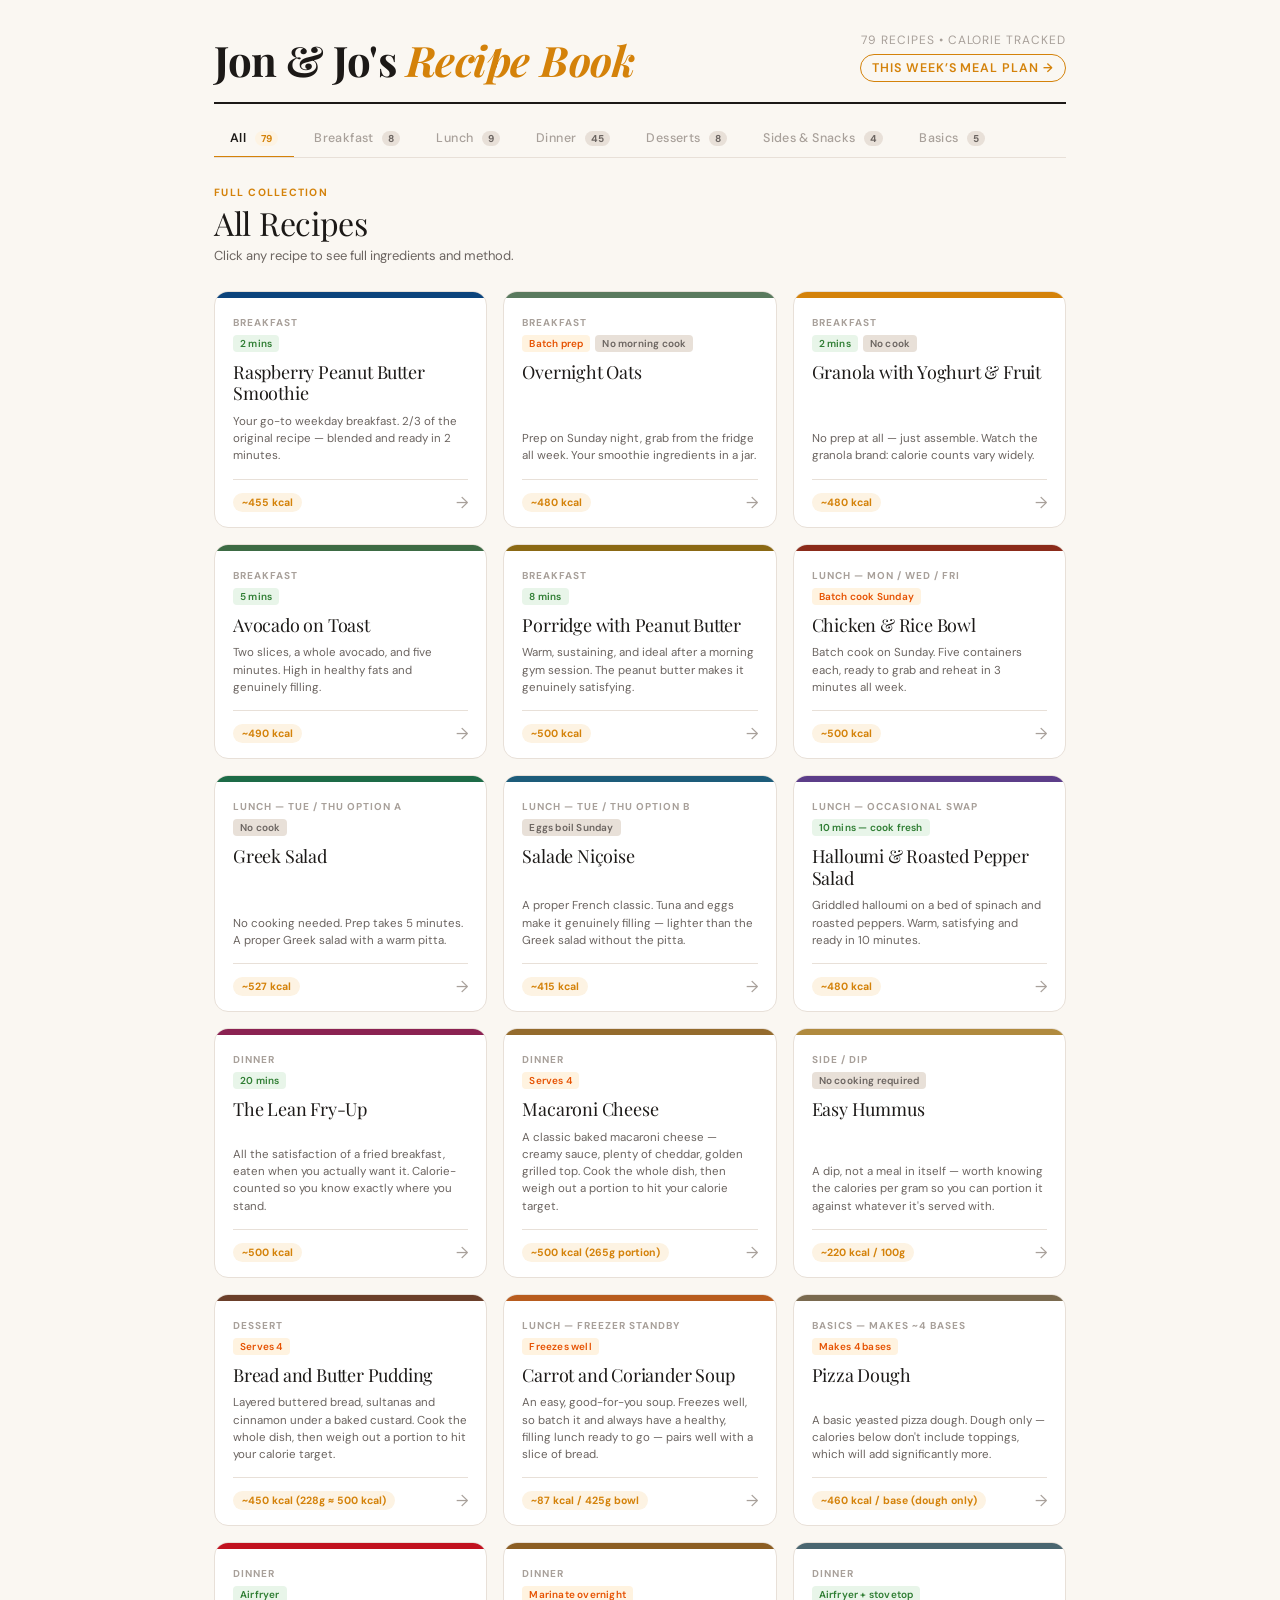
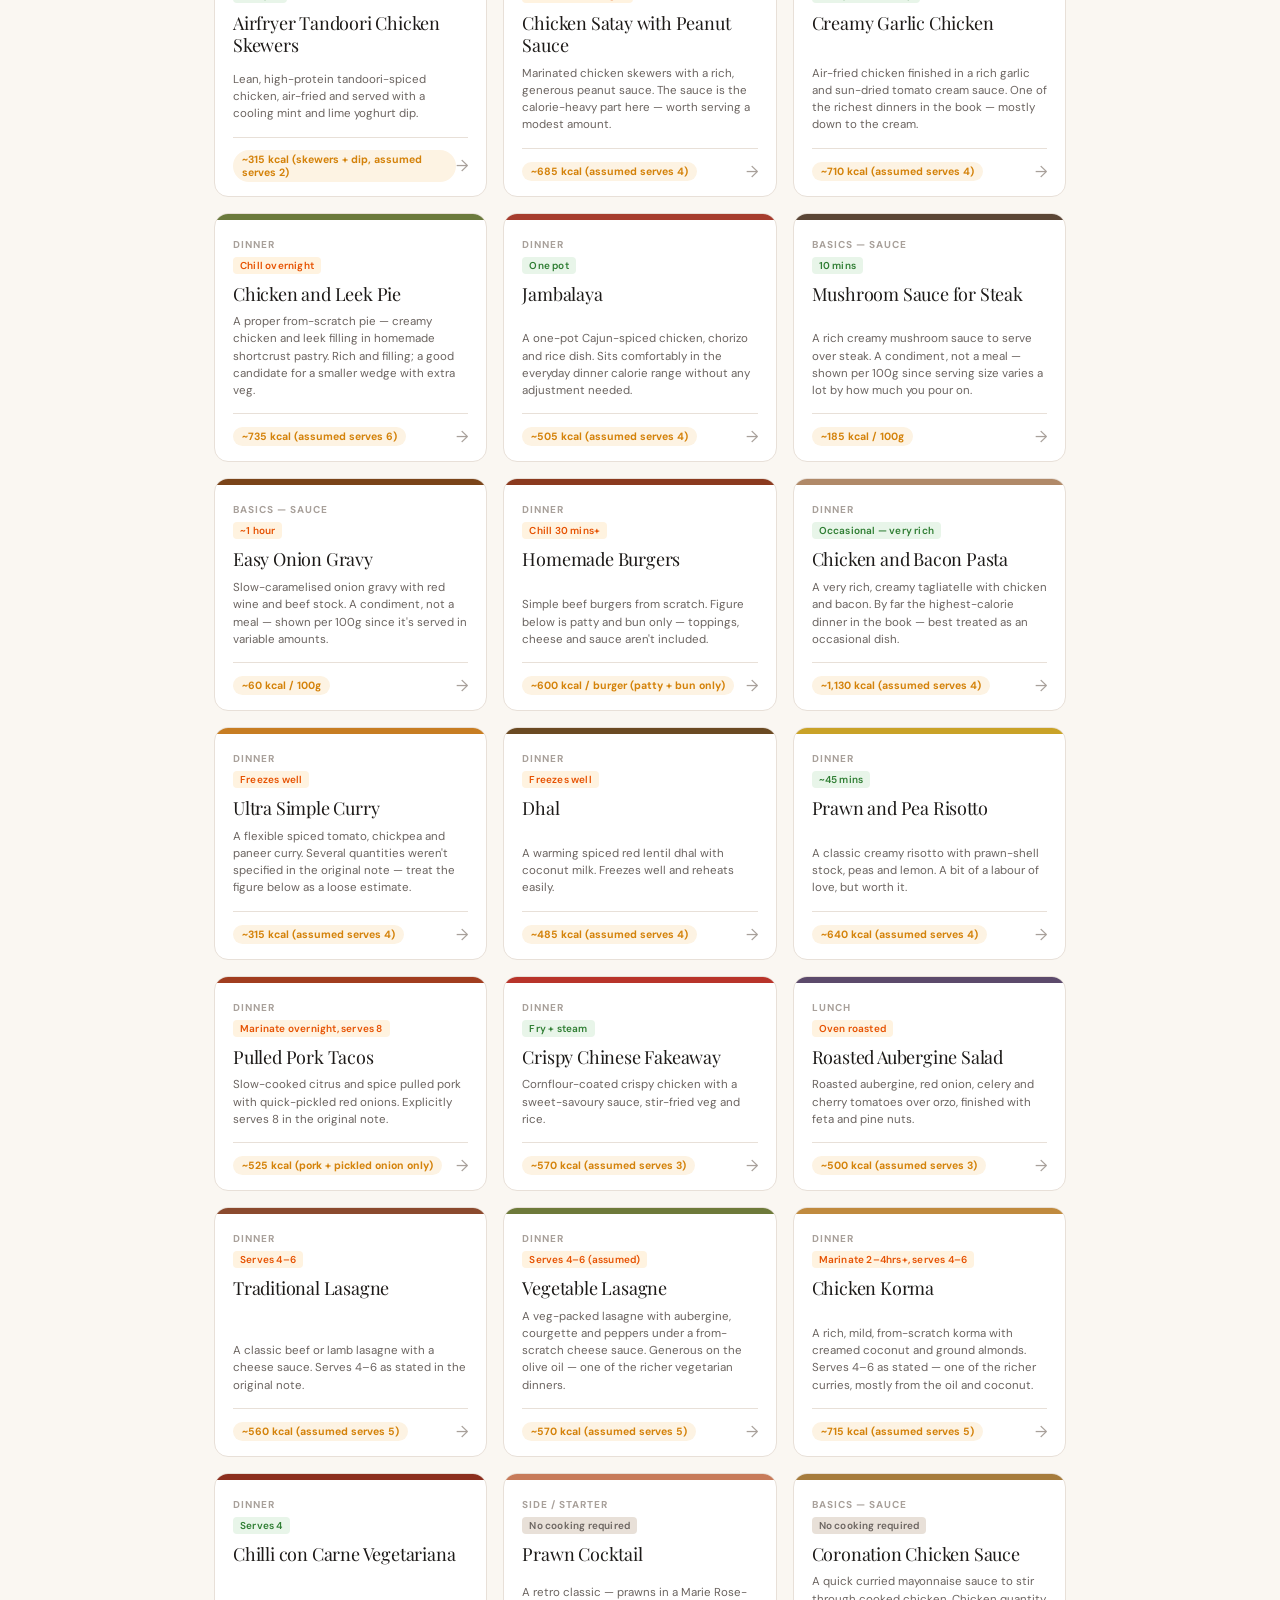
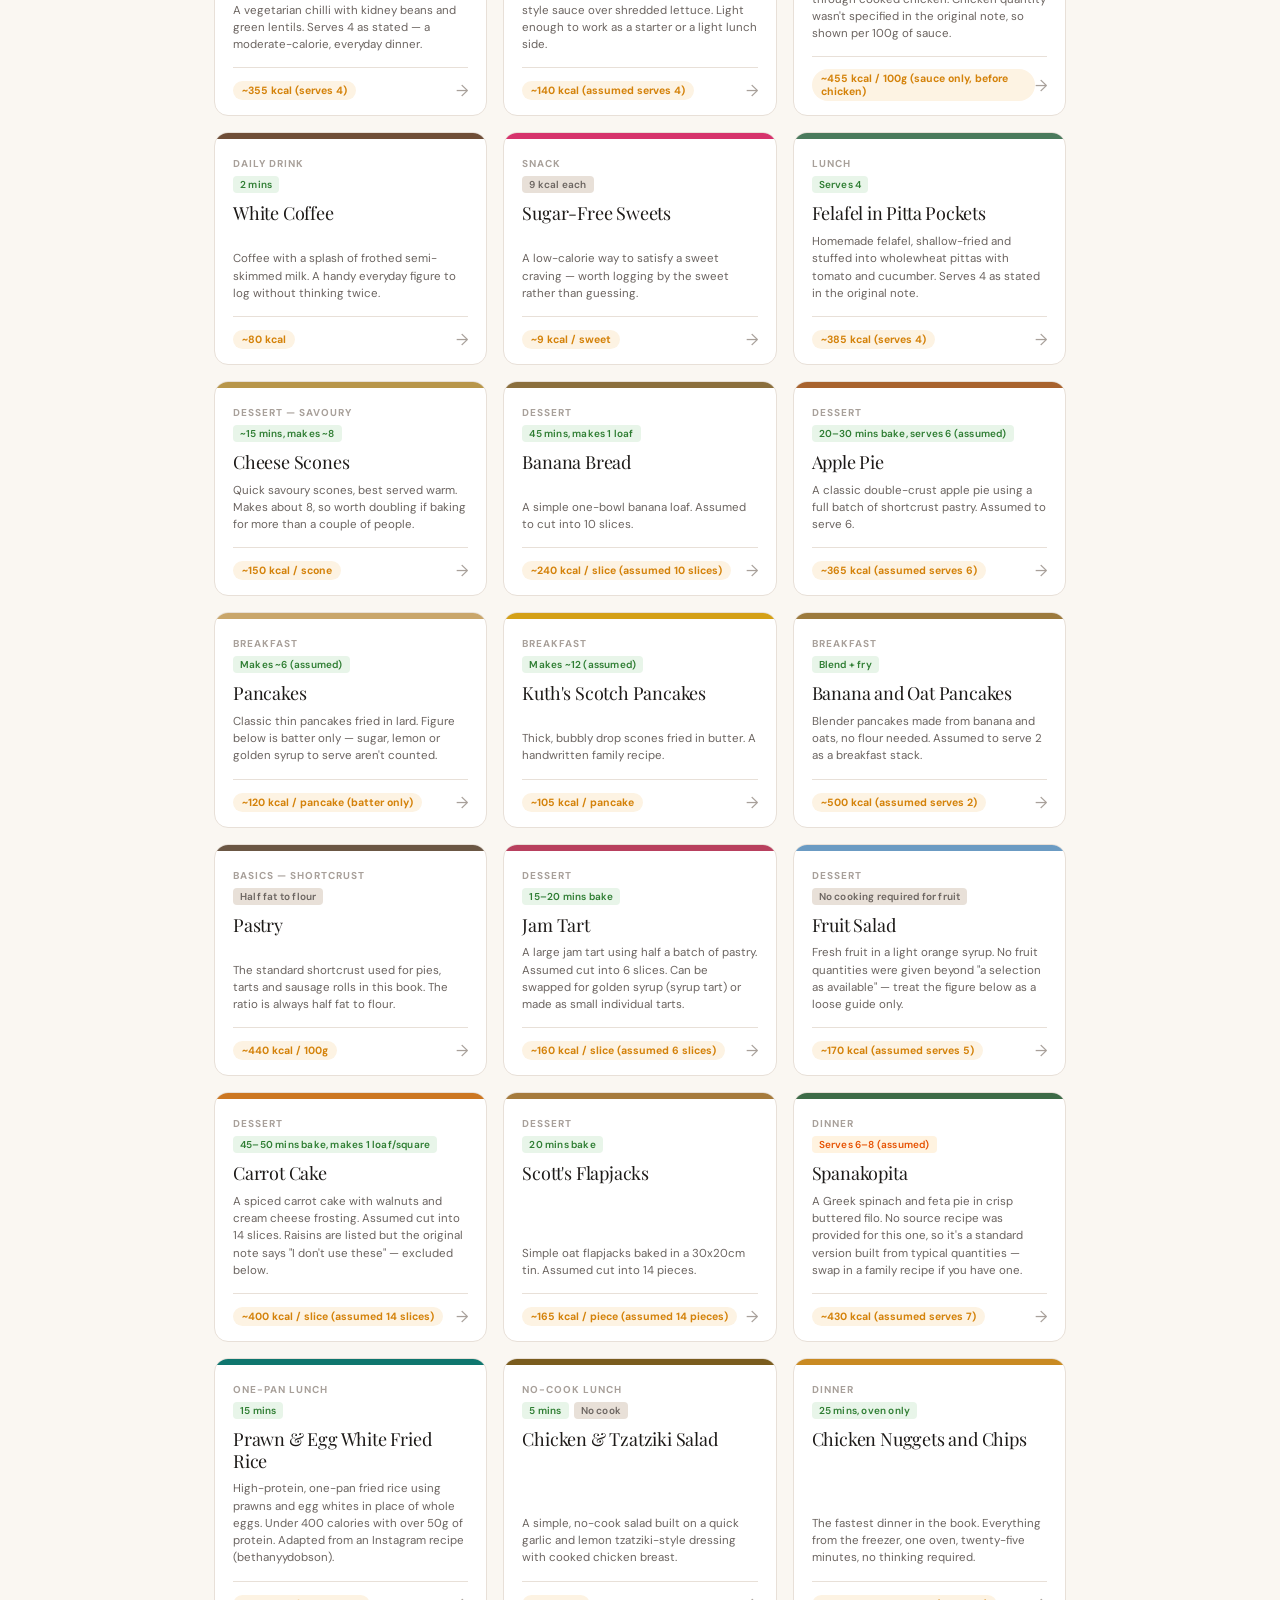
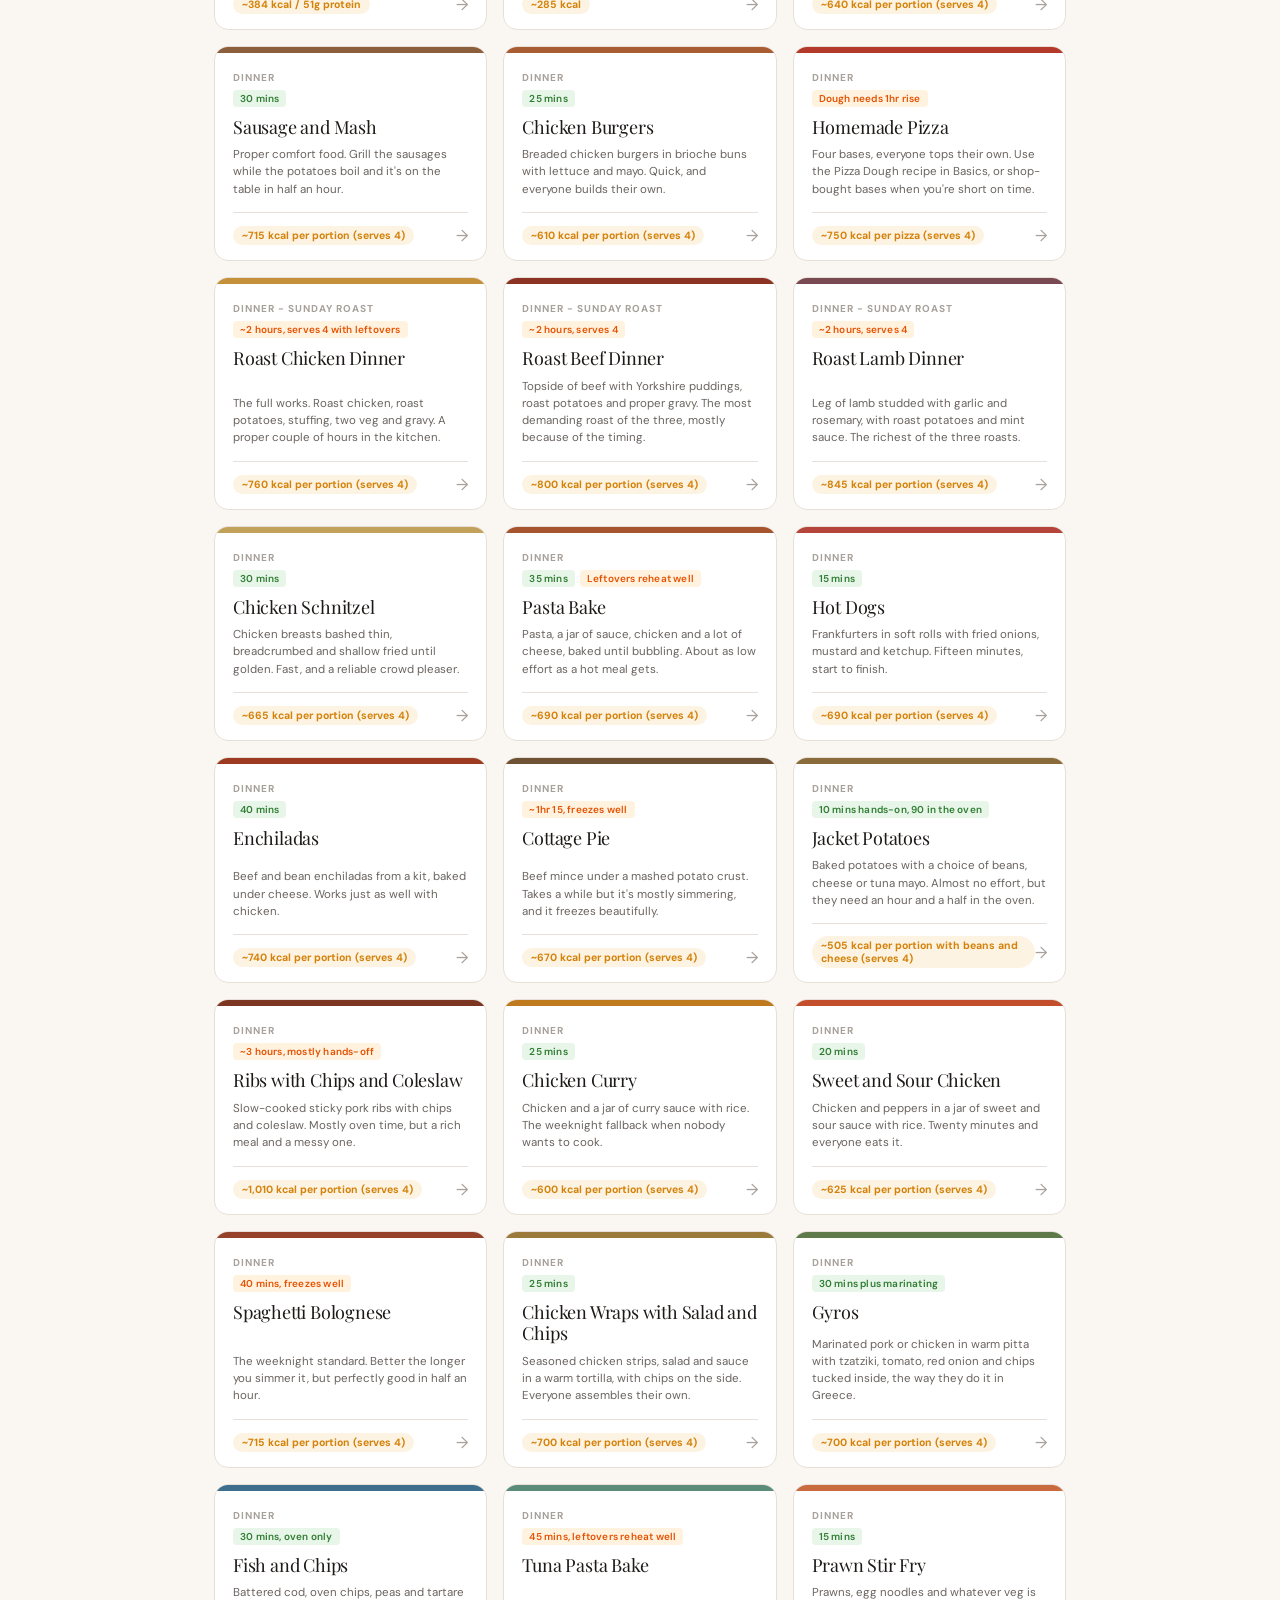
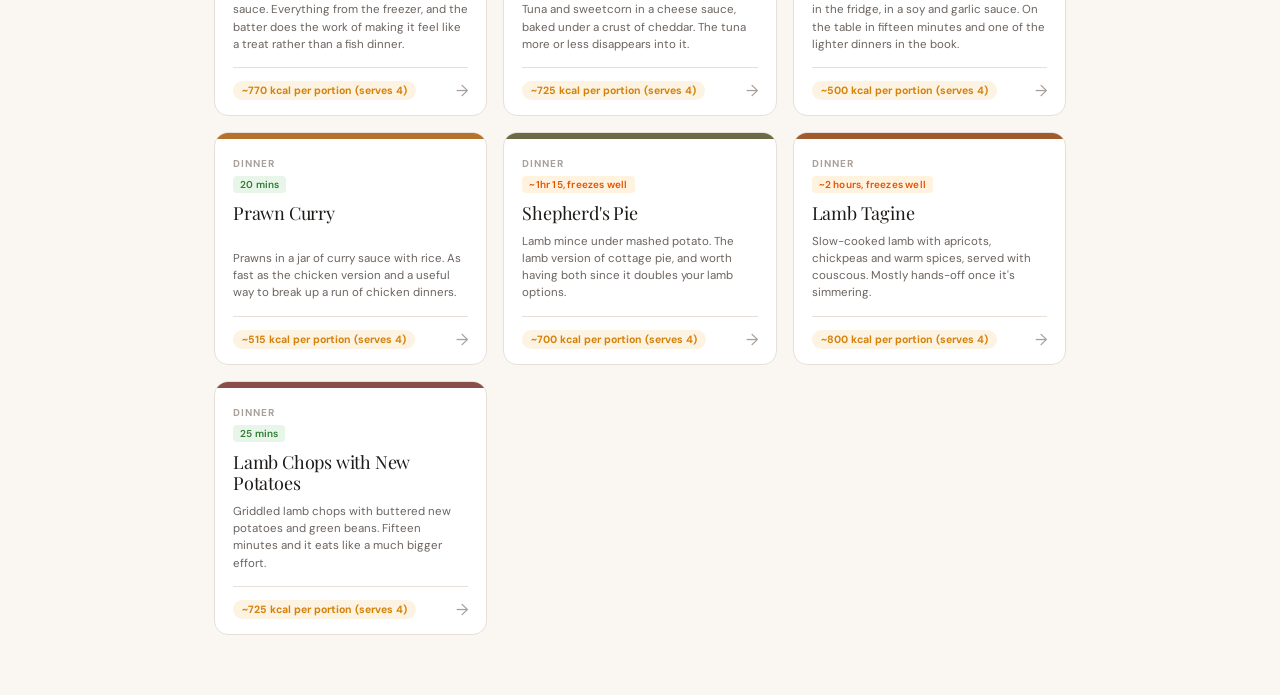
==== commit 4cca6ac5: "Add files via upload" ====
--- a/index.html
+++ b/index.html
@@ -14,7 +14,8 @@
 <header class="masthead">
   <div class="masthead-inner">
     <h1>Jon &amp; Jo's <em>Recipe Book</em></h1>
-    <div class="masthead-sub"><span id="recipe-count"></span> • Calorie tracked<br>Mon–Fri plan</div>
+    <div class="masthead-sub"><span id="recipe-count"></span> • Calorie tracked<br>
+      <a href="plan.html" class="plan-link">This week’s meal plan &rarr;</a></div>
   </div>
 </header>
 
--- a/style.css
+++ b/style.css
@@ -439,3 +439,18 @@
   .tabs-wrap, .drawer, .overlay { display: none; }
   .page { display: block !important; padding: 0; }
 }
+
+/* ── LINK TO THE MEAL PLANNER ─────────────────────────────────── */
+.plan-link {
+  display: inline-block;
+  margin-top: 6px;
+  padding: 5px 11px;
+  border: 1px solid var(--accent);
+  border-radius: 20px;
+  color: var(--accent);
+  font-size: 12.5px;
+  font-weight: 600;
+  text-decoration: none;
+  transition: background .15s, color .15s;
+}
+.plan-link:hover { background: var(--accent); color: #fff; }
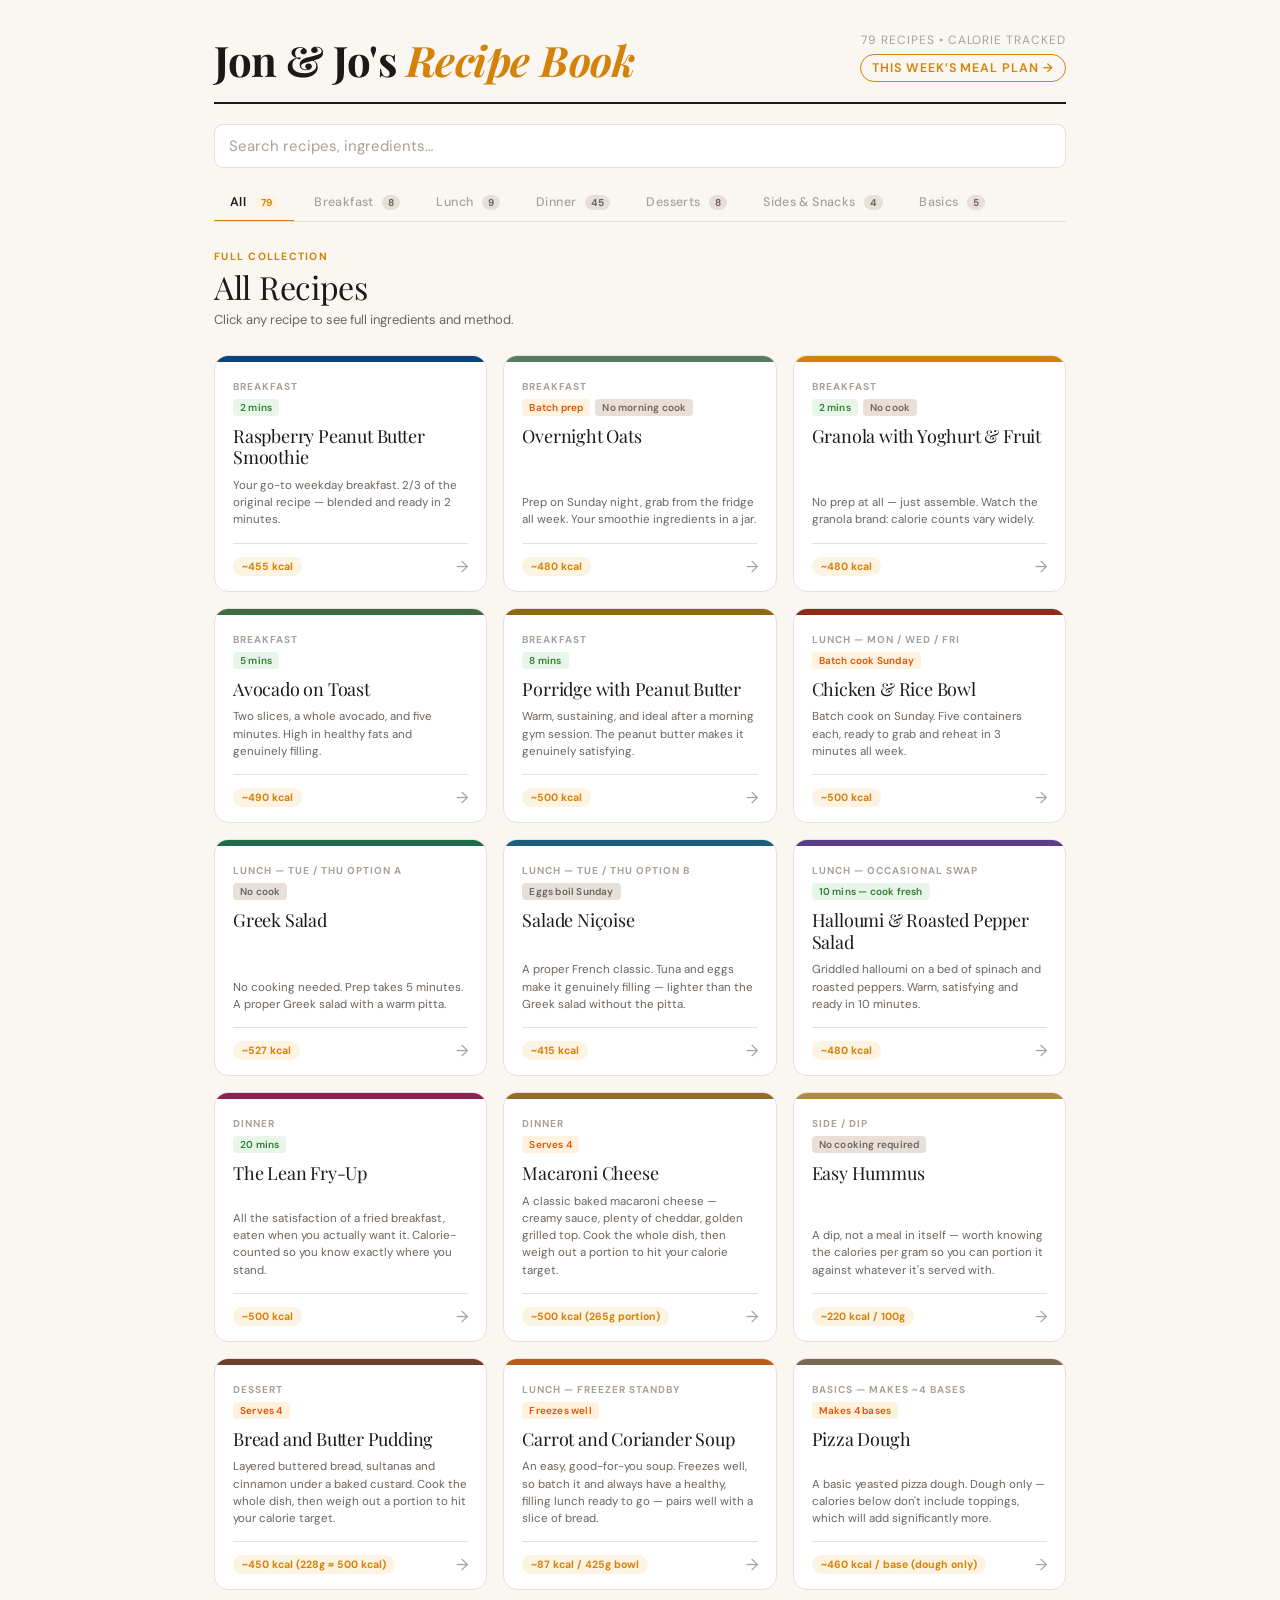
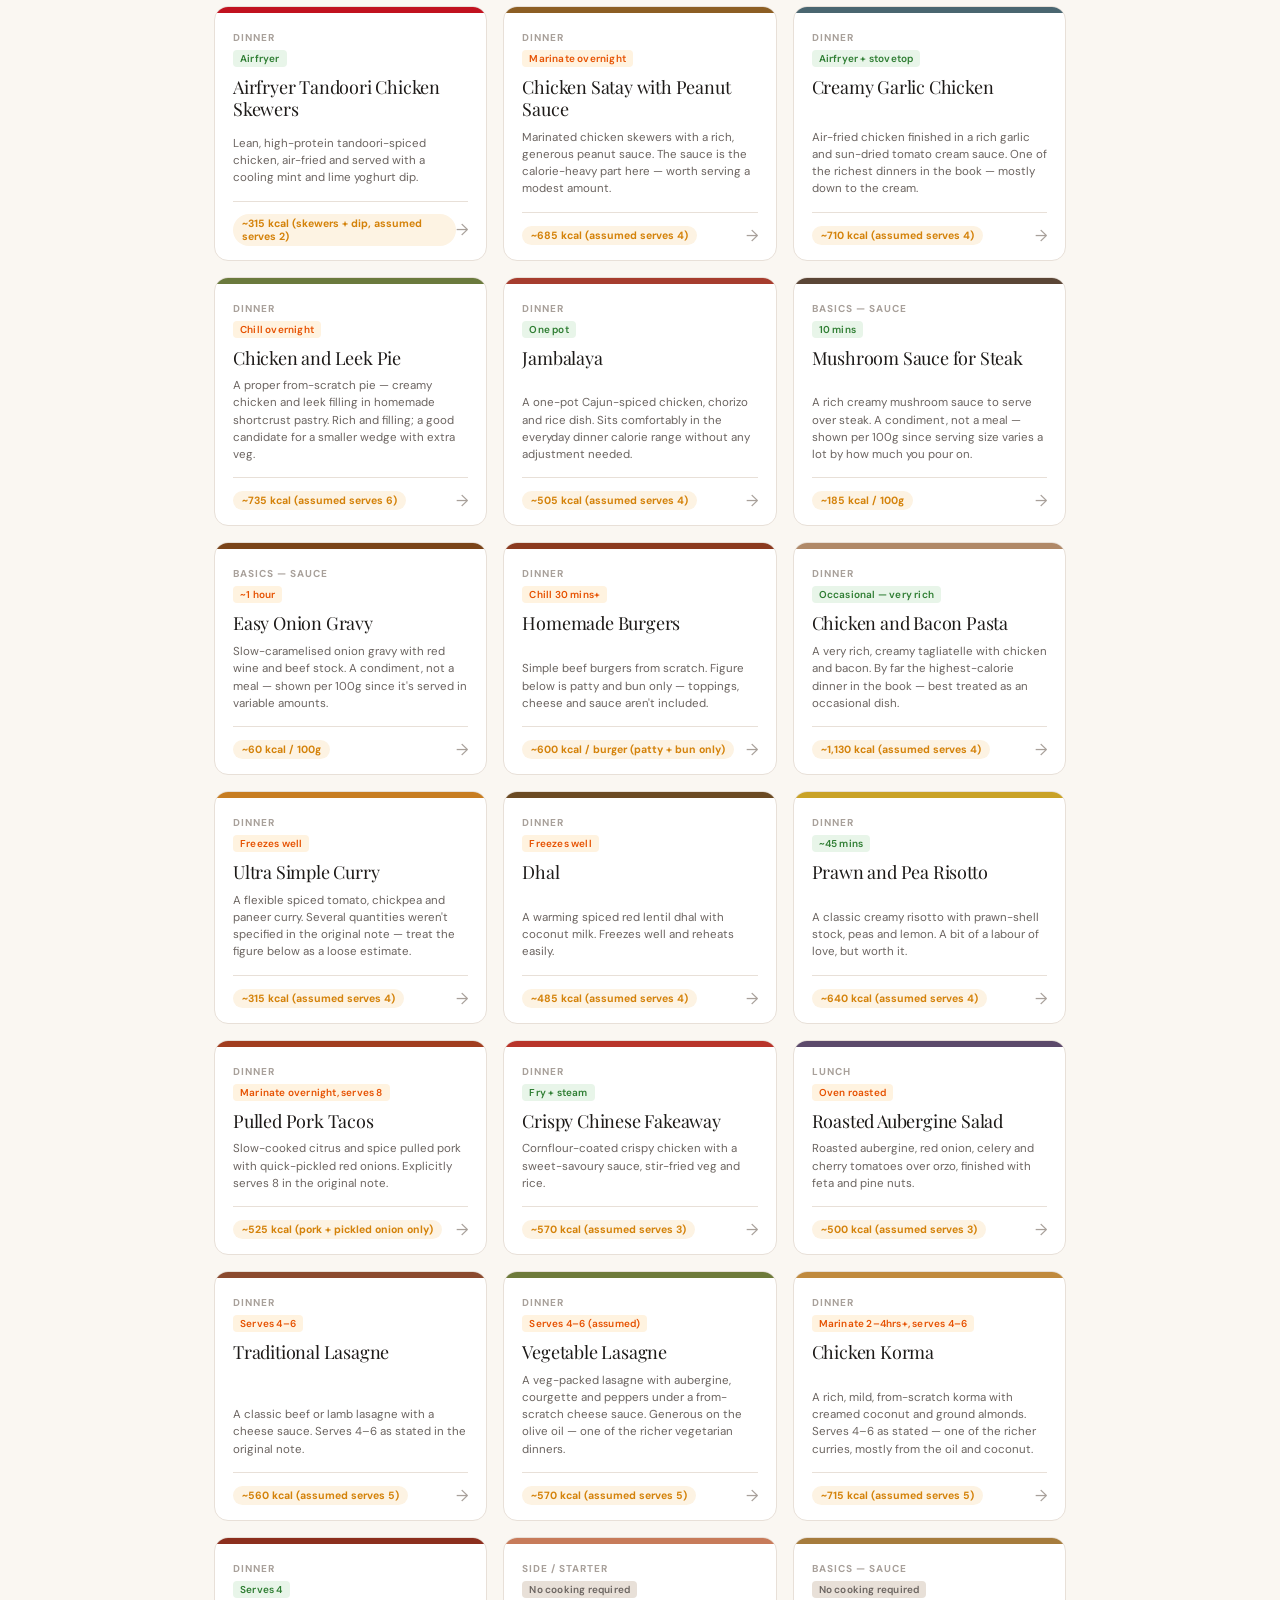
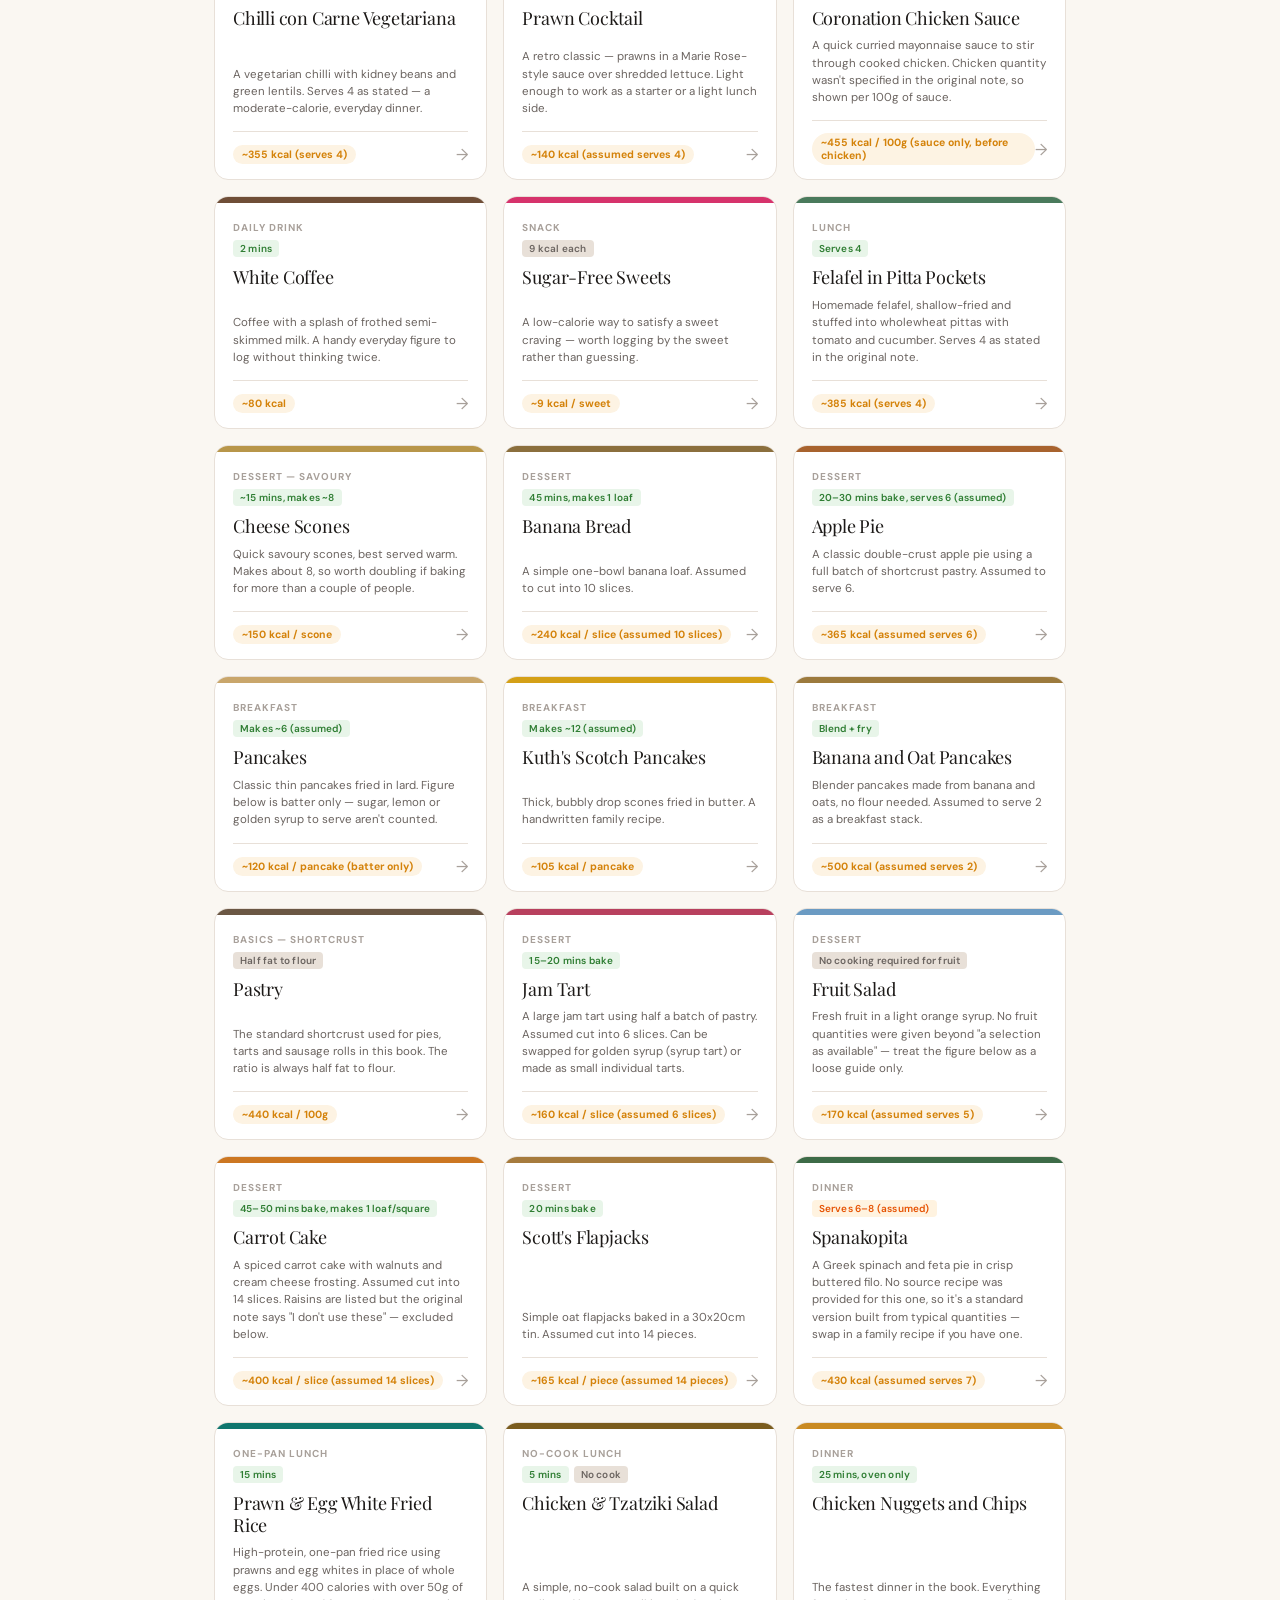
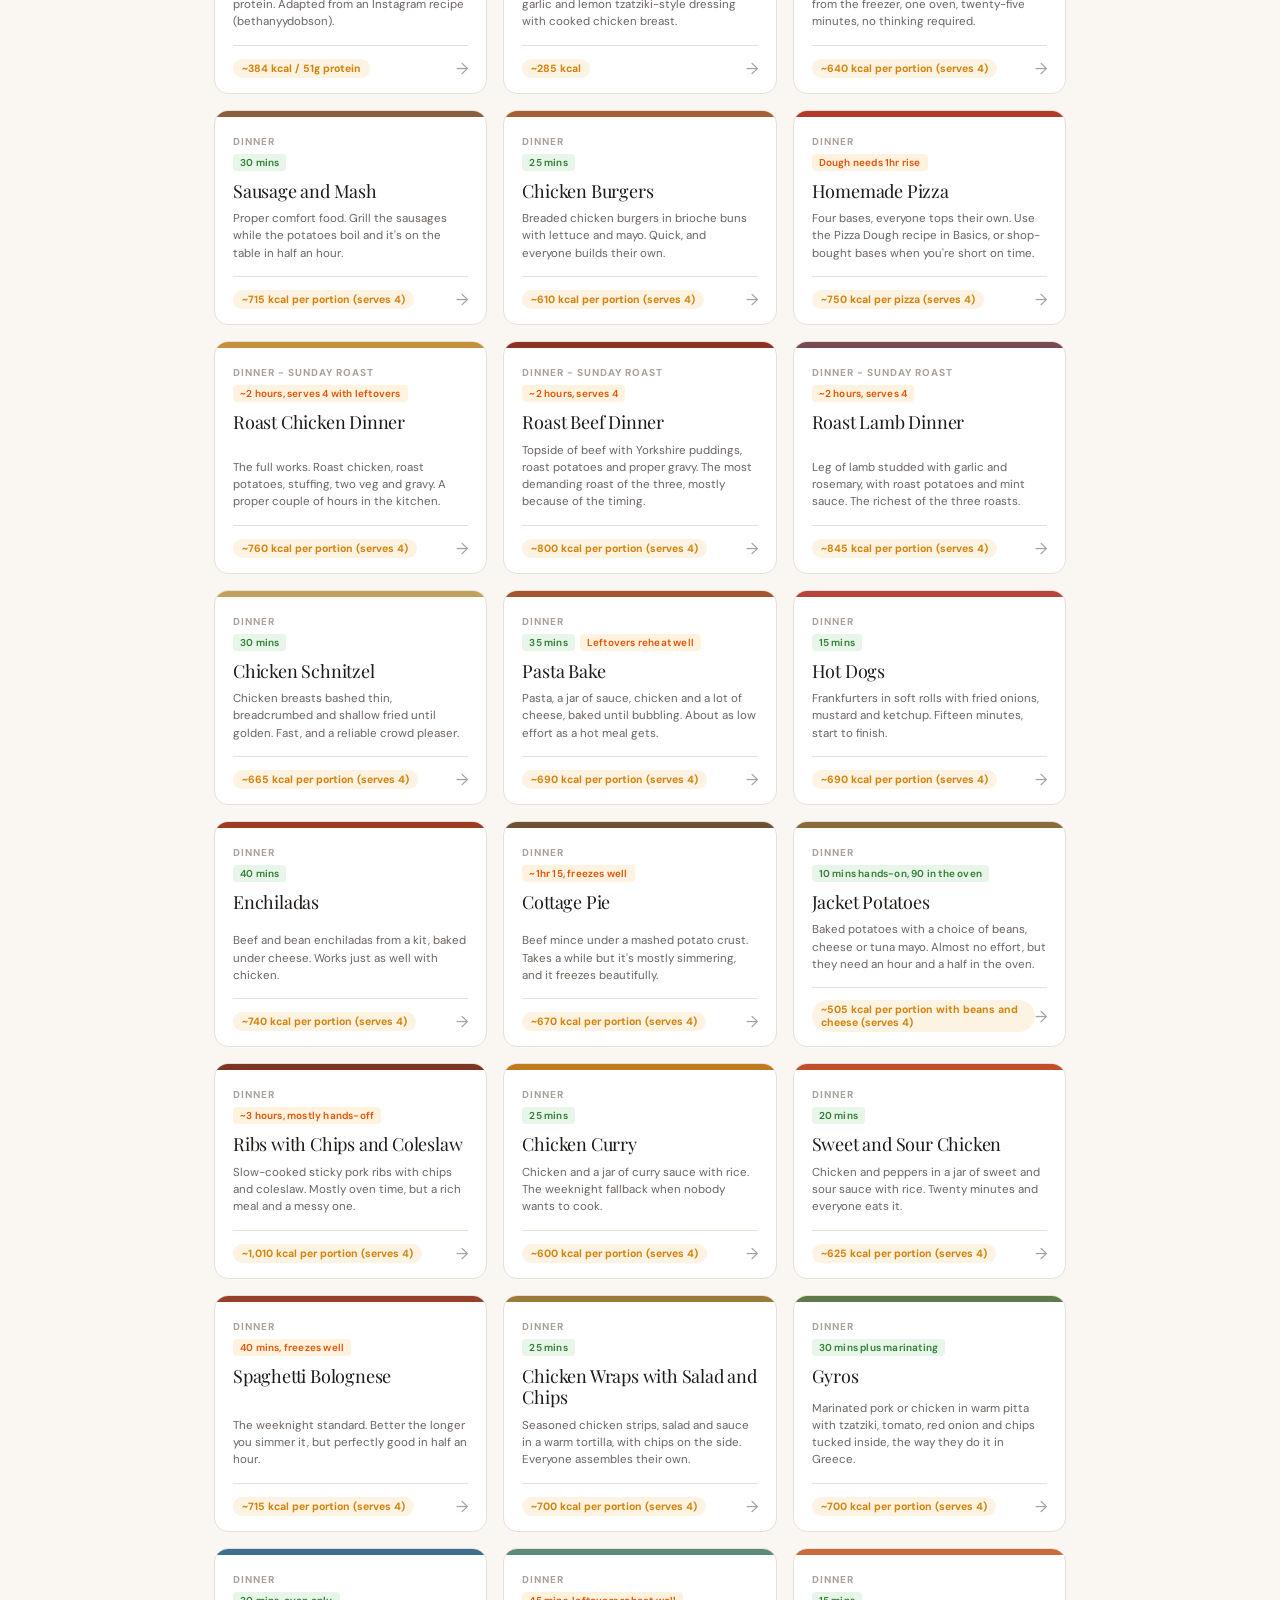
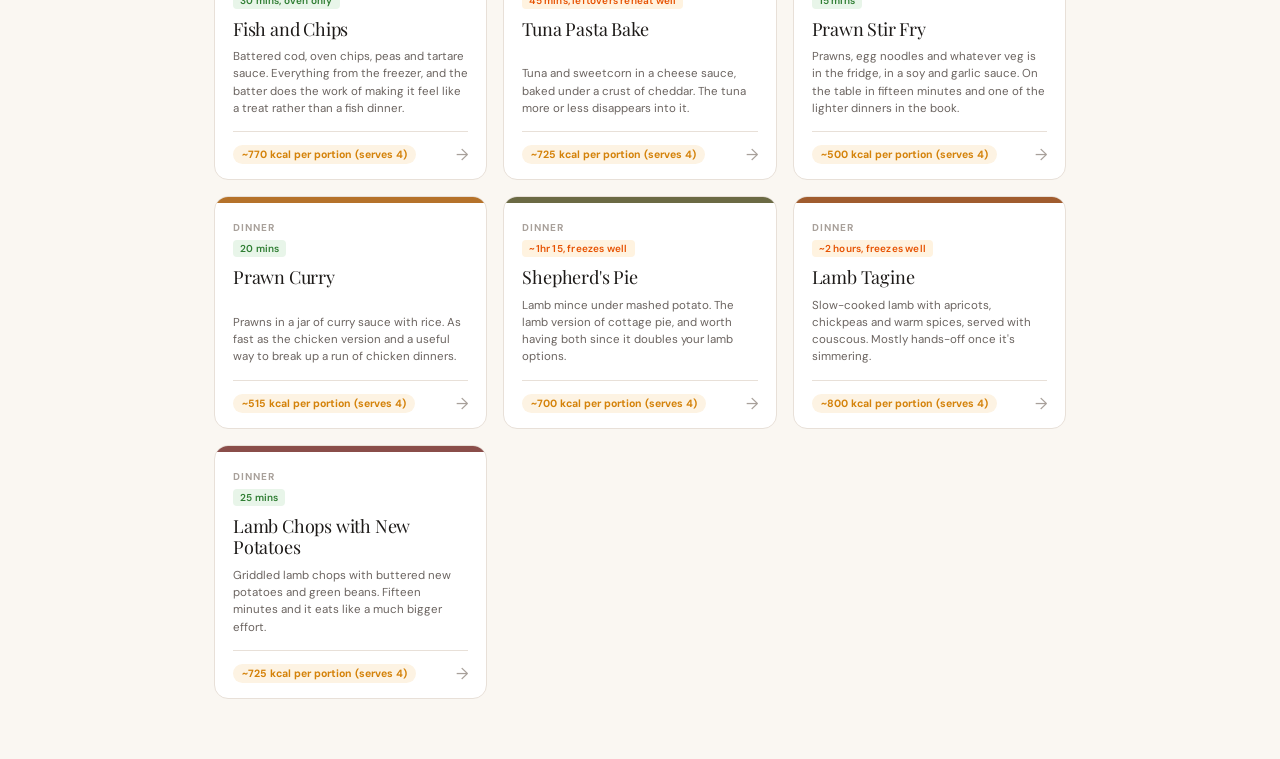
==== commit ffd21f7a: "Add files via upload" ====
--- a/index.html
+++ b/index.html
@@ -19,6 +19,11 @@
   </div>
 </header>
 
+<div class="search-wrap">
+  <input type="search" id="search" placeholder="Search recipes, ingredients…" autocomplete="off" spellcheck="false">
+  <button id="search-clear" aria-label="Clear search" hidden>&times;</button>
+</div>
+
 <nav class="tabs-wrap">
   <div class="tabs" id="tabs"></div>
 </nav>
--- a/style.css
+++ b/style.css
@@ -454,3 +454,83 @@
   transition: background .15s, color .15s;
 }
 .plan-link:hover { background: var(--accent); color: #fff; }
+
+/* ── SEARCH ───────────────────────────────────────────────────── */
+.search-wrap {
+  max-width: 900px;
+  margin: 20px auto 0;
+  padding: 0 24px;
+  position: relative;
+}
+.search-wrap input {
+  width: 100%;
+  font: inherit;
+  font-size: 15px;
+  padding: 11px 38px 11px 14px;
+  border: 1px solid var(--rule);
+  border-radius: 9px;
+  background: var(--card-bg);
+  color: var(--ink);
+  -webkit-appearance: none;
+}
+.search-wrap input::placeholder { color: var(--light); }
+.search-wrap input:focus {
+  outline: 2px solid var(--accent);
+  outline-offset: -1px;
+  border-color: transparent;
+}
+.search-wrap input::-webkit-search-cancel-button { display: none; }
+#search-clear {
+  position: absolute;
+  right: 32px;
+  top: 50%;
+  transform: translateY(-50%);
+  background: none;
+  border: 0;
+  font-size: 20px;
+  line-height: 1;
+  color: var(--light);
+  cursor: pointer;
+  padding: 4px 6px;
+  border-radius: 5px;
+}
+#search-clear:hover { color: var(--ink); background: var(--page); }
+.search-count {
+  max-width: 900px;
+  margin: 8px auto 0;
+  padding: 0 24px;
+  font-size: 13px;
+  color: var(--mid);
+}
+.no-results {
+  max-width: 900px;
+  margin: 40px auto;
+  padding: 0 24px;
+  color: var(--mid);
+  font-size: 15px;
+  line-height: 1.6;
+}
+
+/* ── PORTION BLOCK IN THE DRAWER ──────────────────────────────── */
+.portion-box {
+  background: var(--sage-bg);
+  border-radius: 8px;
+  padding: 12px 15px;
+  margin: 14px 0 4px;
+  font-size: 14px;
+  line-height: 1.55;
+}
+.portion-box .pb-title {
+  font-size: 11px;
+  font-weight: 700;
+  letter-spacing: .07em;
+  text-transform: uppercase;
+  color: var(--sage);
+  margin-bottom: 4px;
+}
+.portion-box .pb-sub {
+  font-size: 12.5px;
+  color: var(--mid);
+  margin-top: 5px;
+}
+.portion-box strong { font-weight: 700; }
